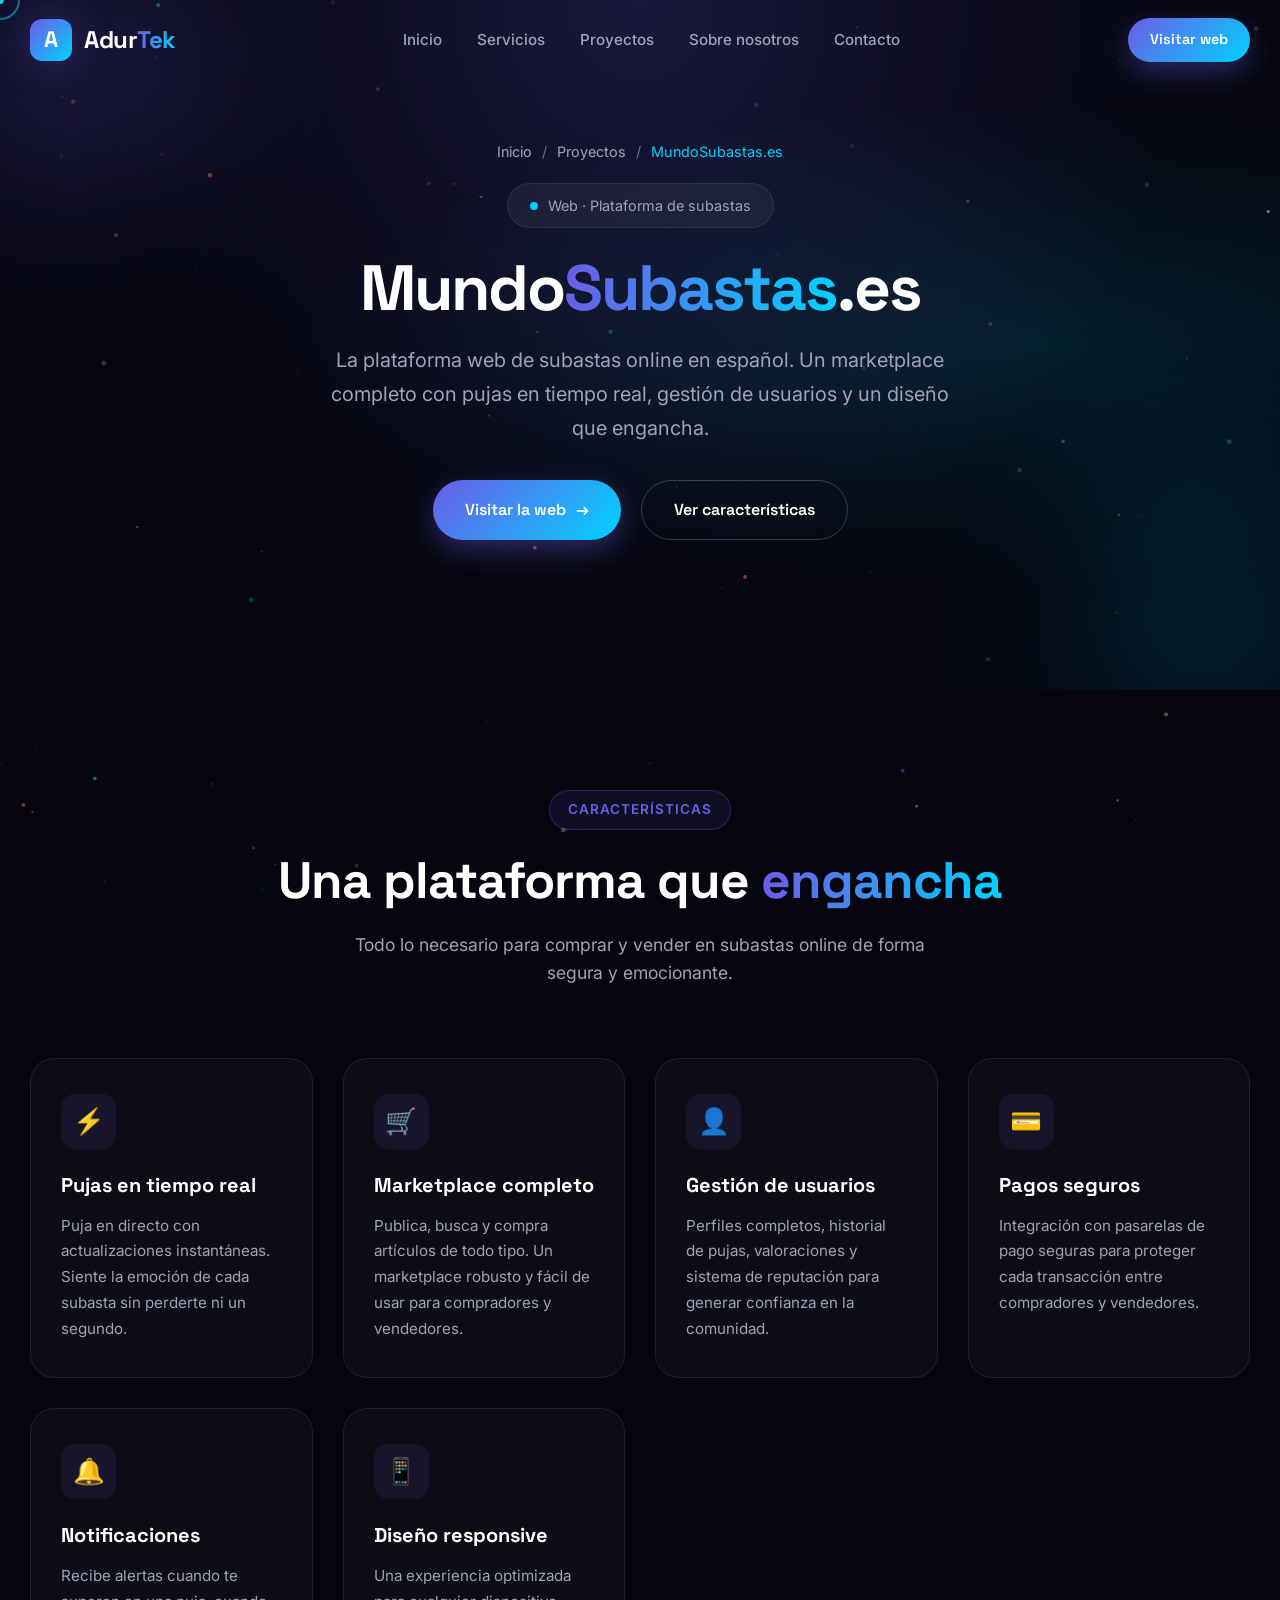
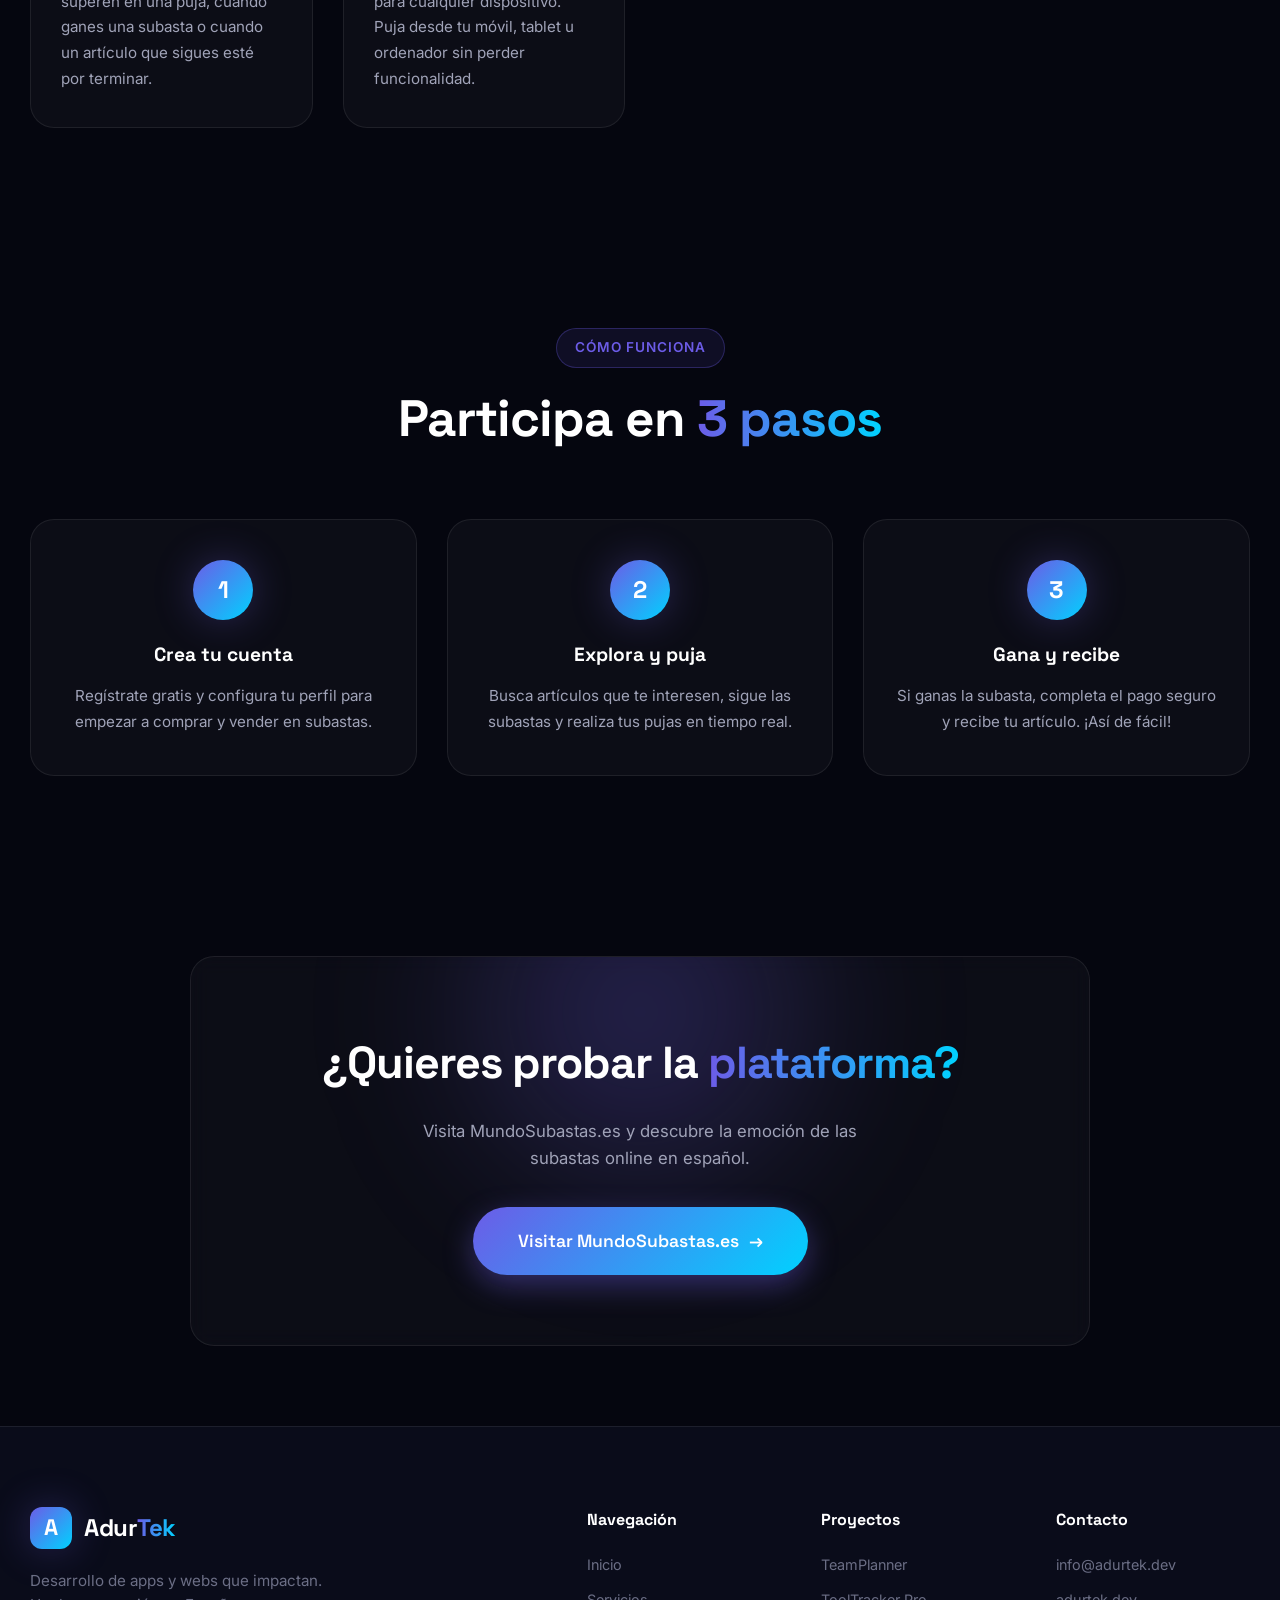
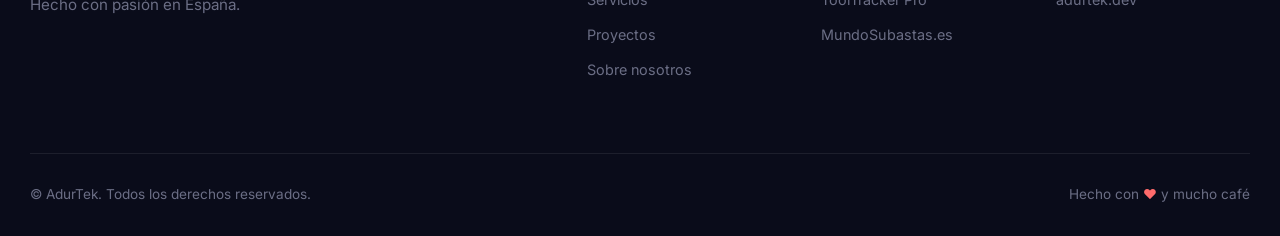
==== mundosubastas.html @ 81343fef "Add project pages with B2B license sections" ====
<!DOCTYPE html>
<html lang="es">
<head>
    <meta charset="UTF-8">
    <meta name="viewport" content="width=device-width, initial-scale=1.0">
    <meta name="description" content="MundoSubastas.es - Plataforma web de subastas online en español. Marketplace completo con pujas en tiempo real, gestión de usuarios y un diseño que engancha.">
    <meta name="keywords" content="MundoSubastas, subastas online, marketplace, pujas en tiempo real">
    <title>MundoSubastas.es | AdurTek</title>
    <link rel="preconnect" href="https://fonts.googleapis.com">
    <link rel="preconnect" href="https://fonts.gstatic.com" crossorigin>
    <link href="https://fonts.googleapis.com/css2?family=Space+Grotesk:wght@300;400;500;600;700&family=Inter:wght@300;400;500;600;700;800&display=swap" rel="stylesheet">
    <link rel="stylesheet" href="css/styles.css">
    <link rel="stylesheet" href="css/projects.css">
    <link rel="icon" type="image/svg+xml" href="data:image/svg+xml,<svg xmlns='http://www.w3.org/2000/svg' viewBox='0 0 100 100'><text y='.9em' font-size='90'>⚡</text></svg>">
</head>
<body>

    <!-- Cursor personalizado -->
    <div class="cursor-dot" id="cursorDot"></div>
    <div class="cursor-ring" id="cursorRing"></div>

    <!-- Fondo de partículas -->
    <canvas id="particlesCanvas"></canvas>

    <!-- Barra de progreso de scroll -->
    <div class="scroll-progress" id="scrollProgress"></div>

    <!-- Preloader -->
    <div class="preloader" id="preloader">
        <div class="preloader-content">
            <div class="preloader-logo">A</div>
            <div class="preloader-bar">
                <div class="preloader-bar-fill" id="preloaderBar"></div>
            </div>
        </div>
    </div>

    <!-- Navegación -->
    <nav class="navbar" id="navbar">
        <div class="nav-container">
            <a href="index.html" class="nav-logo">
                <span class="logo-mark">A</span>
                <span class="logo-text">Adur<span class="logo-accent">Tek</span></span>
            </a>
            <ul class="nav-links" id="navLinks">
                <li><a href="index.html#inicio" class="nav-link">Inicio</a></li>
                <li><a href="index.html#servicios" class="nav-link">Servicios</a></li>
                <li><a href="index.html#proyectos" class="nav-link active">Proyectos</a></li>
                <li><a href="index.html#sobre" class="nav-link">Sobre nosotros</a></li>
                <li><a href="index.html#contacto" class="nav-link">Contacto</a></li>
            </ul>
            <div class="nav-cta">
                <a href="https://mundosubastas.es" target="_blank" class="btn btn-primary btn-sm">Visitar web</a>
            </div>
            <button class="hamburger" id="hamburger" aria-label="Menú">
                <span></span>
                <span></span>
                <span></span>
            </button>
        </div>
    </nav>

    <!-- HERO -->
    <header class="project-page-hero" id="inicio">
        <div class="hero-bg">
            <div class="hero-gradient"></div>
            <div class="hero-orb orb-1"></div>
            <div class="hero-orb orb-2"></div>
        </div>
        <div class="hero-content">
            <nav class="breadcrumb">
                <a href="index.html">Inicio</a>
                <span class="separator">/</span>
                <a href="index.html#proyectos">Proyectos</a>
                <span class="separator">/</span>
                <span class="current">MundoSubastas.es</span>
            </nav>
            <div class="hero-badge reveal">
                <span class="badge-dot"></span>
                Web · Plataforma de subastas
            </div>
            <h1 class="hero-title reveal">Mundo<span class="gradient-text">Subastas</span>.es</h1>
            <p class="hero-subtitle reveal">
                La plataforma web de subastas online en español. Un marketplace completo con pujas en tiempo real, gestión de usuarios y un diseño que engancha.
            </p>
            <div class="hero-actions reveal">
                <a href="https://mundosubastas.es" target="_blank" class="btn btn-primary">Visitar la web <span class="btn-arrow">→</span></a>
                <a href="#caracteristicas" class="btn btn-outline">Ver características</a>
            </div>
        </div>
    </header>

    <!-- CARACTERÍSTICAS -->
    <section class="features-section" id="caracteristicas">
        <div class="section-header reveal">
            <span class="section-tag">Características</span>
            <h2 class="section-title">Una plataforma que <span class="gradient-text">engancha</span></h2>
            <p class="section-subtitle">Todo lo necesario para comprar y vender en subastas online de forma segura y emocionante.</p>
        </div>
        <div class="features-grid">
            <div class="feature-card reveal">
                <div class="feature-icon">⚡</div>
                <h3>Pujas en tiempo real</h3>
                <p>Puja en directo con actualizaciones instantáneas. Siente la emoción de cada subasta sin perderte ni un segundo.</p>
            </div>
            <div class="feature-card reveal">
                <div class="feature-icon">🛒</div>
                <h3>Marketplace completo</h3>
                <p>Publica, busca y compra artículos de todo tipo. Un marketplace robusto y fácil de usar para compradores y vendedores.</p>
            </div>
            <div class="feature-card reveal">
                <div class="feature-icon">👤</div>
                <h3>Gestión de usuarios</h3>
                <p>Perfiles completos, historial de pujas, valoraciones y sistema de reputación para generar confianza en la comunidad.</p>
            </div>
            <div class="feature-card reveal">
                <div class="feature-icon">💳</div>
                <h3>Pagos seguros</h3>
                <p>Integración con pasarelas de pago seguras para proteger cada transacción entre compradores y vendedores.</p>
            </div>
            <div class="feature-card reveal">
                <div class="feature-icon">🔔</div>
                <h3>Notificaciones</h3>
                <p>Recibe alertas cuando te superen en una puja, cuando ganes una subasta o cuando un artículo que sigues esté por terminar.</p>
            </div>
            <div class="feature-card reveal">
                <div class="feature-icon">📱</div>
                <h3>Diseño responsive</h3>
                <p>Una experiencia optimizada para cualquier dispositivo. Puja desde tu móvil, tablet u ordenador sin perder funcionalidad.</p>
            </div>
        </div>
    </section>

    <!-- CÓMO FUNCIONA -->
    <section class="process-section">
        <div class="section-header reveal">
            <span class="section-tag">Cómo funciona</span>
            <h2 class="section-title">Participa en <span class="gradient-text">3 pasos</span></h2>
        </div>
        <div class="process-grid">
            <div class="process-step reveal">
                <span class="step-number">1</span>
                <h3>Crea tu cuenta</h3>
                <p>Regístrate gratis y configura tu perfil para empezar a comprar y vender en subastas.</p>
            </div>
            <div class="process-step reveal">
                <span class="step-number">2</span>
                <h3>Explora y puja</h3>
                <p>Busca artículos que te interesen, sigue las subastas y realiza tus pujas en tiempo real.</p>
            </div>
            <div class="process-step reveal">
                <span class="step-number">3</span>
                <h3>Gana y recibe</h3>
                <p>Si ganas la subasta, completa el pago seguro y recibe tu artículo. ¡Así de fácil!</p>
            </div>
        </div>
    </section>

    <!-- CTA -->
    <section class="project-cta" id="contacto">
        <div class="cta-container reveal">
            <div class="cta-glow"></div>
            <h2 class="cta-title">¿Quieres probar la <span class="gradient-text">plataforma?</span></h2>
            <p class="cta-subtitle">Visita MundoSubastas.es y descubre la emoción de las subastas online en español.</p>
            <a href="https://mundosubastas.es" target="_blank" class="btn btn-primary btn-lg">Visitar MundoSubastas.es <span class="btn-arrow">→</span></a>
        </div>
    </section>

    <!-- FOOTER -->
    <footer class="footer">
        <div class="footer-container">
            <div class="footer-brand">
                <a href="index.html" class="nav-logo">
                    <span class="logo-mark">A</span>
                    <span class="logo-text">Adur<span class="logo-accent">Tek</span></span>
                </a>
                <p>Desarrollo de apps y webs que impactan. Hecho con pasión en España.</p>
            </div>
            <div class="footer-links">
                <div class="footer-col">
                    <h4>Navegación</h4>
                    <a href="index.html#inicio">Inicio</a>
                    <a href="index.html#servicios">Servicios</a>
                    <a href="index.html#proyectos">Proyectos</a>
                    <a href="index.html#sobre">Sobre nosotros</a>
                </div>
                <div class="footer-col">
                    <h4>Proyectos</h4>
                    <a href="teamplanner.html">TeamPlanner</a>
                    <a href="tooltracker.html">ToolTracker Pro</a>
                    <a href="mundosubastas.html">MundoSubastas.es</a>
                </div>
                <div class="footer-col">
                    <h4>Contacto</h4>
                    <a href="mailto:info@adurtek.dev">info@adurtek.dev</a>
                    <a href="https://adurtek.dev">adurtek.dev</a>
                </div>
            </div>
        </div>
        <div class="footer-bottom">
            <p>© <span id="year"></span> AdurTek. Todos los derechos reservados.</p>
            <p>Hecho con <span class="heart">❤</span> y mucho café</p>
        </div>
    </footer>

    <script src="js/script.js"></script>
</body>
</html>
---- css/styles.css ----
/* ============================================
   ADURTEK - Estilos principales
   Diseño moderno e impactante
   ============================================ */

/* ---------- Variables ---------- */
:root {
    --bg-primary: #05060f;
    --bg-secondary: #0a0c1a;
    --bg-card: rgba(255, 255, 255, 0.03);
    --bg-card-hover: rgba(255, 255, 255, 0.06);
    --border-color: rgba(255, 255, 255, 0.08);
    --border-hover: rgba(255, 255, 255, 0.2);

    --text-primary: #ffffff;
    --text-secondary: #a0a3b8;
    --text-muted: #6b6e85;

    --accent-1: #6c5ce7;   /* Violeta */
    --accent-2: #00d2ff;   /* Cian */
    --accent-3: #ff6b6b;   /* Rojo */
    --accent-4: #feca57;   /* Amarillo */

    --gradient-main: linear-gradient(135deg, #6c5ce7 0%, #00d2ff 100%);
    --gradient-text: linear-gradient(90deg, #6c5ce7, #00d2ff, #6c5ce7);

    --font-display: 'Space Grotesk', sans-serif;
    --font-body: 'Inter', sans-serif;

    --radius-lg: 24px;
    --radius-md: 16px;
    --radius-sm: 10px;

    --shadow-glow: 0 0 40px rgba(108, 92, 231, 0.3);
    --shadow-card: 0 20px 60px rgba(0, 0, 0, 0.5);

    --nav-height: 80px;
}

/* ---------- Reset ---------- */
* {
    margin: 0;
    padding: 0;
    box-sizing: border-box;
}

html {
    scroll-behavior: smooth;
    scroll-padding-top: var(--nav-height);
}

body {
    font-family: var(--font-body);
    background-color: var(--bg-primary);
    color: var(--text-primary);
    line-height: 1.6;
    overflow-x: hidden;
    cursor: none;
}

@media (max-width: 768px) {
    body {
        cursor: auto;
    }
}

a {
    text-decoration: none;
    color: inherit;
}

ul {
    list-style: none;
}

img {
    max-width: 100%;
    display: block;
}

button {
    font-family: inherit;
    cursor: pointer;
    border: none;
    background: none;
}

/* ---------- Scrollbar ---------- */
::-webkit-scrollbar {
    width: 10px;
}

::-webkit-scrollbar-track {
    background: var(--bg-primary);
}

::-webkit-scrollbar-thumb {
    background: linear-gradient(var(--accent-1), var(--accent-2));
    border-radius: 10px;
}

::selection {
    background: var(--accent-1);
    color: #fff;
}

/* ============================================
   CURSOR PERSONALIZADO
   ============================================ */
.cursor-dot,
.cursor-ring {
    position: fixed;
    top: 0;
    left: 0;
    pointer-events: none;
    z-index: 9999;
    border-radius: 50%;
    transform: translate(-50%, -50%);
}

.cursor-dot {
    width: 8px;
    height: 8px;
    background: var(--accent-2);
    transition: opacity 0.3s;
}

.cursor-ring {
    width: 40px;
    height: 40px;
    border: 2px solid rgba(0, 210, 255, 0.5);
    transition: width 0.3s, height 0.3s, border-color 0.3s, background 0.3s;
}

.cursor-ring.hover {
    width: 60px;
    height: 60px;
    border-color: var(--accent-1);
    background: rgba(108, 92, 231, 0.1);
}

@media (max-width: 768px) {
    .cursor-dot,
    .cursor-ring {
        display: none;
    }
}

/* ============================================
   FONDO DE PARTÍCULAS
   ============================================ */
#particlesCanvas {
    position: fixed;
    top: 0;
    left: 0;
    width: 100%;
    height: 100%;
    z-index: 0;
    pointer-events: none;
}

/* ============================================
   BARRA DE PROGRESO
   ============================================ */
.scroll-progress {
    position: fixed;
    top: 0;
    left: 0;
    height: 3px;
    width: 0%;
    background: var(--gradient-main);
    z-index: 1000;
    box-shadow: 0 0 10px rgba(0, 210, 255, 0.5);
}

/* ============================================
   PRELOADER
   ============================================ */
.preloader {
    position: fixed;
    top: 0;
    left: 0;
    width: 100%;
    height: 100%;
    background: var(--bg-primary);
    display: flex;
    align-items: center;
    justify-content: center;
    z-index: 10000;
    transition: opacity 0.6s ease, visibility 0.6s ease;
}

.preloader.hidden {
    opacity: 0;
    visibility: hidden;
}

.preloader-content {
    text-align: center;
}

.preloader-logo {
    font-family: var(--font-display);
    font-size: 4rem;
    font-weight: 700;
    background: var(--gradient-text);
    background-size: 200% auto;
    -webkit-background-clip: text;
    background-clip: text;
    -webkit-text-fill-color: transparent;
    animation: gradientShift 2s linear infinite;
    margin-bottom: 20px;
}

.preloader-bar {
    width: 200px;
    height: 4px;
    background: rgba(255, 255, 255, 0.1);
    border-radius: 10px;
    overflow: hidden;
    margin: 0 auto;
}

.preloader-bar-fill {
    height: 100%;
    width: 0%;
    background: var(--gradient-main);
    border-radius: 10px;
    transition: width 0.3s ease;
}

@keyframes gradientShift {
    0% { background-position: 0% center; }
    100% { background-position: 200% center; }
}

/* ============================================
   NAVEGACIÓN
   ============================================ */
.navbar {
    position: fixed;
    top: 0;
    left: 0;
    width: 100%;
    height: var(--nav-height);
    z-index: 1000;
    transition: all 0.4s ease;
    background: transparent;
}

.navbar.scrolled {
    background: rgba(5, 6, 15, 0.85);
    backdrop-filter: blur(20px);
    -webkit-backdrop-filter: blur(20px);
    border-bottom: 1px solid var(--border-color);
    height: 65px;
}

.nav-container {
    max-width: 1300px;
    margin: 0 auto;
    padding: 0 30px;
    height: 100%;
    display: flex;
    align-items: center;
    justify-content: space-between;
}

.nav-logo {
    display: flex;
    align-items: center;
    gap: 12px;
}

.logo-mark {
    width: 42px;
    height: 42px;
    display: flex;
    align-items: center;
    justify-content: center;
    font-family: var(--font-display);
    font-weight: 700;
    font-size: 1.4rem;
    background: var(--gradient-main);
    border-radius: 12px;
    color: #fff;
    box-shadow: var(--shadow-glow);
    transition: transform 0.3s ease;
}

.nav-logo:hover .logo-mark {
    transform: rotate(-10deg) scale(1.05);
}

.logo-text {
    font-family: var(--font-display);
    font-size: 1.5rem;
    font-weight: 700;
    letter-spacing: -0.5px;
}

.logo-accent {
    background: var(--gradient-text);
    background-size: 200% auto;
    -webkit-background-clip: text;
    background-clip: text;
    -webkit-text-fill-color: transparent;
    animation: gradientShift 3s linear infinite;
}

.nav-links {
    display: flex;
    align-items: center;
    gap: 35px;
}

.nav-link {
    position: relative;
    font-size: 0.95rem;
    font-weight: 500;
    color: var(--text-secondary);
    transition: color 0.3s ease;
    padding: 5px 0;
}

.nav-link::after {
    content: '';
    position: absolute;
    bottom: 0;
    left: 0;
    width: 0%;
    height: 2px;
    background: var(--gradient-main);
    transition: width 0.3s ease;
    border-radius: 2px;
}

.nav-link:hover,
.nav-link.active {
    color: var(--text-primary);
}

.nav-link:hover::after,
.nav-link.active::after {
    width: 100%;
}

.nav-cta {
    display: flex;
    align-items: center;
}

.hamburger {
    display: none;
    flex-direction: column;
    gap: 6px;
    padding: 10px;
    z-index: 1001;
}

.hamburger span {
    width: 28px;
    height: 2px;
    background: var(--text-primary);
    border-radius: 2px;
    transition: all 0.3s ease;
}

.hamburger.active span:nth-child(1) {
    transform: translateY(8px) rotate(45deg);
}

.hamburger.active span:nth-child(2) {
    opacity: 0;
}

.hamburger.active span:nth-child(3) {
    transform: translateY(-8px) rotate(-45deg);
}

/* ============================================
   BOTONES
   ============================================ */
.btn {
    display: inline-flex;
    align-items: center;
    justify-content: center;
    gap: 10px;
    padding: 16px 32px;
    font-family: var(--font-display);
    font-size: 1rem;
    font-weight: 600;
    border-radius: 50px;
    transition: all 0.3s ease;
    position: relative;
    overflow: hidden;
    white-space: nowrap;
}

.btn-primary {
    background: var(--gradient-main);
    color: #fff;
    box-shadow: 0 10px 30px rgba(108, 92, 231, 0.4);
}

.btn-primary:hover {
    transform: translateY(-3px);
    box-shadow: 0 15px 40px rgba(108, 92, 231, 0.6);
}

.btn-primary::before {
    content: '';
    position: absolute;
    top: 0;
    left: -100%;
    width: 100%;
    height: 100%;
    background: linear-gradient(90deg, transparent, rgba(255, 255, 255, 0.2), transparent);
    transition: left 0.5s ease;
}

.btn-primary:hover::before {
    left: 100%;
}

.btn-outline {
    background: transparent;
    color: var(--text-primary);
    border: 1px solid var(--border-hover);
}

.btn-outline:hover {
    border-color: var(--accent-2);
    background: rgba(0, 210, 255, 0.1);
    transform: translateY(-3px);
}

.btn-sm {
    padding: 10px 22px;
    font-size: 0.9rem;
}

.btn-lg {
    padding: 20px 45px;
    font-size: 1.1rem;
}

.btn-full {
    width: 100%;
}

.btn-arrow {
    transition: transform 0.3s ease;
}

.btn:hover .btn-arrow {
    transform: translateX(5px);
}

/* ============================================
   HERO
   ============================================ */
.hero {
    position: relative;
    min-height: 100vh;
    display: flex;
    align-items: center;
    justify-content: center;
    text-align: center;
    padding: 120px 30px 80px;
    overflow: hidden;
}

.hero-bg {
    position: absolute;
    top: 0;
    left: 0;
    width: 100%;
    height: 100%;
    z-index: -1;
}

.hero-gradient {
    position: absolute;
    top: 0;
    left: 0;
    width: 100%;
    height: 100%;
    background: radial-gradient(ellipse at 50% 0%, rgba(108, 92, 231, 0.15) 0%, transparent 60%),
                radial-gradient(ellipse at 80% 50%, rgba(0, 210, 255, 0.1) 0%, transparent 50%),
                radial-gradient(ellipse at 20% 80%, rgba(255, 107, 107, 0.08) 0%, transparent 50%);
}

.hero-grid {
    position: absolute;
    top: 0;
    left: 0;
    width: 100%;
    height: 100%;
    background-image:
        linear-gradient(rgba(255, 255, 255, 0.03) 1px, transparent 1px),
        linear-gradient(90deg, rgba(255, 255, 255, 0.03) 1px, transparent 1px);
    background-size: 60px 60px;
    mask-image: radial-gradient(ellipse at center, black 30%, transparent 75%);
    -webkit-mask-image: radial-gradient(ellipse at center, black 30%, transparent 75%);
}

.hero-orb {
    position: absolute;
    border-radius: 50%;
    filter: blur(80px);
    opacity: 0.5;
    animation: float 8s ease-in-out infinite;
}

.orb-1 {
    width: 400px;
    height: 400px;
    background: rgba(108, 92, 231, 0.4);
    top: -100px;
    left: -100px;
}

.orb-2 {
    width: 300px;
    height: 300px;
    background: rgba(0, 210, 255, 0.3);
    bottom: -50px;
    right: -50px;
    animation-delay: 2s;
}

.orb-3 {
    width: 200px;
    height: 200px;
    background: rgba(255, 107, 107, 0.25);
    top: 50%;
    left: 60%;
    animation-delay: 4s;
}

@keyframes float {
    0%, 100% { transform: translateY(0) scale(1); }
    50% { transform: translateY(-30px) scale(1.05); }
}

.hero-content {
    max-width: 900px;
    z-index: 1;
}

.hero-badge {
    display: inline-flex;
    align-items: center;
    gap: 10px;
    padding: 10px 22px;
    background: rgba(255, 255, 255, 0.05);
    border: 1px solid var(--border-color);
    border-radius: 50px;
    font-size: 0.9rem;
    color: var(--text-secondary);
    margin-bottom: 30px;
    backdrop-filter: blur(10px);
}

.badge-dot {
    width: 8px;
    height: 8px;
    background: var(--accent-2);
    border-radius: 50%;
    animation: pulse 2s ease-in-out infinite;
}

@keyframes pulse {
    0%, 100% { box-shadow: 0 0 0 0 rgba(0, 210, 255, 0.5); }
    50% { box-shadow: 0 0 0 8px rgba(0, 210, 255, 0); }
}

.hero-title {
    font-family: var(--font-display);
    font-size: clamp(2.8rem, 6vw, 5.5rem);
    font-weight: 700;
    line-height: 1.1;
    letter-spacing: -2px;
    margin-bottom: 30px;
}

.gradient-text {
    background: var(--gradient-text);
    background-size: 200% auto;
    -webkit-background-clip: text;
    background-clip: text;
    -webkit-text-fill-color: transparent;
    animation: gradientShift 4s linear infinite;
}

.hero-subtitle {
    font-size: clamp(1.1rem, 2vw, 1.3rem);
    color: var(--text-secondary);
    max-width: 650px;
    margin: 0 auto 40px;
    line-height: 1.7;
}

.hero-actions {
    display: flex;
    gap: 20px;
    justify-content: center;
    flex-wrap: wrap;
    margin-bottom: 70px;
}

.hero-stats {
    display: flex;
    align-items: center;
    justify-content: center;
    gap: 50px;
    flex-wrap: wrap;
}

.stat {
    text-align: center;
}

.stat-number {
    display: block;
    font-family: var(--font-display);
    font-size: 2.5rem;
    font-weight: 700;
    background: var(--gradient-text);
    background-size: 200% auto;
    -webkit-background-clip: text;
    background-clip: text;
    -webkit-text-fill-color: transparent;
    animation: gradientShift 4s linear infinite;
}

.stat-label {
    font-size: 0.9rem;
    color: var(--text-muted);
    margin-top: 5px;
}

.stat-divider {
    width: 1px;
    height: 50px;
    background: var(--border-color);
}

.hero-scroll {
    position: absolute;
    bottom: 30px;
    left: 50%;
    transform: translateX(-50%);
    display: flex;
    flex-direction: column;
    align-items: center;
    gap: 10px;
    color: var(--text-muted);
    font-size: 0.8rem;
    letter-spacing: 2px;
    text-transform: uppercase;
}

.mouse {
    width: 26px;
    height: 42px;
    border: 2px solid var(--text-muted);
    border-radius: 15px;
    display: flex;
    justify-content: center;
    padding-top: 8px;
}

.mouse-wheel {
    width: 4px;
    height: 8px;
    background: var(--accent-2);
    border-radius: 4px;
    animation: scrollWheel 1.5s ease-in-out infinite;
}

@keyframes scrollWheel {
    0% { transform: translateY(0); opacity: 1; }
    100% { transform: translateY(15px); opacity: 0; }
}

/* ============================================
   SECCIONES GENERALES
   ============================================ */
.section {
    position: relative;
    padding: 120px 30px;
    max-width: 1300px;
    margin: 0 auto;
    z-index: 1;
}

.section-header {
    text-align: center;
    margin-bottom: 70px;
}

.section-tag {
    display: inline-block;
    padding: 8px 18px;
    background: rgba(108, 92, 231, 0.1);
    border: 1px solid rgba(108, 92, 231, 0.3);
    color: var(--accent-1);
    border-radius: 50px;
    font-size: 0.85rem;
    font-weight: 600;
    letter-spacing: 1px;
    text-transform: uppercase;
    margin-bottom: 20px;
}

.section-title {
    font-family: var(--font-display);
    font-size: clamp(2.2rem, 4vw, 3.5rem);
    font-weight: 700;
    letter-spacing: -1px;
    line-height: 1.2;
    margin-bottom: 20px;
}

.section-subtitle {
    font-size: 1.1rem;
    color: var(--text-secondary);
    max-width: 600px;
    margin: 0 auto;
}

/* ============================================
   SERVICIOS
   ============================================ */
.services-grid {
    display: grid;
    grid-template-columns: repeat(auto-fit, minmax(280px, 1fr));
    gap: 30px;
}

.service-card {
    background: var(--bg-card);
    border: 1px solid var(--border-color);
    border-radius: var(--radius-lg);
    padding: 40px 30px;
    transition: all 0.4s ease;
    position: relative;
    overflow: hidden;
}

.service-card::before {
    content: '';
    position: absolute;
    top: 0;
    left: 0;
    width: 100%;
    height: 3px;
    background: var(--gradient-main);
    transform: scaleX(0);
    transform-origin: left;
    transition: transform 0.4s ease;
}

.service-card:hover {
    background: var(--bg-card-hover);
    border-color: var(--border-hover);
    transform: translateY(-10px);
    box-shadow: var(--shadow-card);
}

.service-card:hover::before {
    transform: scaleX(1);
}

.service-icon {
    width: 60px;
    height: 60px;
    display: flex;
    align-items: center;
    justify-content: center;
    background: rgba(108, 92, 231, 0.1);
    border-radius: 16px;
    margin-bottom: 25px;
    color: var(--accent-2);
    transition: all 0.4s ease;
}

.service-card:hover .service-icon {
    background: var(--gradient-main);
    color: #fff;
    transform: rotate(-10deg) scale(1.1);
    box-shadow: var(--shadow-glow);
}

.service-icon svg {
    width: 28px;
    height: 28px;
}

.service-card h3 {
    font-family: var(--font-display);
    font-size: 1.4rem;
    margin-bottom: 15px;
}

.service-card p {
    color: var(--text-secondary);
    font-size: 0.95rem;
    margin-bottom: 20px;
}

.service-tags {
    display: flex;
    flex-wrap: wrap;
    gap: 8px;
}

.service-tags span {
    padding: 5px 12px;
    background: rgba(255, 255, 255, 0.05);
    border: 1px solid var(--border-color);
    border-radius: 50px;
    font-size: 0.8rem;
    color: var(--text-secondary);
}

/* ============================================
   PROYECTOS
   ============================================ */
.projects-grid {
    display: flex;
    flex-direction: column;
    gap: 80px;
}

.project-card {
    display: grid;
    grid-template-columns: 1fr 1fr;
    gap: 60px;
    align-items: center;
}

.project-card:nth-child(even) .project-visual {
    order: 2;
}

.project-visual {
    position: relative;
    border-radius: var(--radius-lg);
    overflow: hidden;
    aspect-ratio: 4/3;
    display: flex;
    align-items: center;
    justify-content: center;
}

.project-visual-teamplanner {
    background: linear-gradient(135deg, #1a1a2e 0%, #16213e 100%);
}

.project-visual-tooltracker {
    background: linear-gradient(135deg, #0f2027 0%, #203a43 100%);
}

.project-visual-subastas {
    background: linear-gradient(135deg, #2d1b69 0%, #11998e 100%);
}

.project-glow {
    position: absolute;
    width: 200px;
    height: 200px;
    border-radius: 50%;
    filter: blur(60px);
    opacity: 0.4;
    animation: float 6s ease-in-out infinite;
}

.project-visual-teamplanner .project-glow {
    background: rgba(108, 92, 231, 0.6);
}

.project-visual-tooltracker .project-glow {
    background: rgba(0, 210, 255, 0.5);
}

.project-visual-subastas .project-glow {
    background: rgba(255, 107, 107, 0.5);
}

/* Mockup del navegador */
.project-mockup {
    width: 85%;
    background: rgba(255, 255, 255, 0.05);
    border: 1px solid rgba(255, 255, 255, 0.1);
    border-radius: 12px;
    overflow: hidden;
    backdrop-filter: blur(10px);
    box-shadow: 0 20px 60px rgba(0, 0, 0, 0.5);
    transform: perspective(1000px) rotateY(-5deg) rotateX(2deg);
    transition: transform 0.5s ease;
    z-index: 1;
}

.project-card:hover .project-mockup {
    transform: perspective(1000px) rotateY(0deg) rotateX(0deg);
}

.mockup-topbar {
    display: flex;
    align-items: center;
    gap: 8px;
    padding: 12px 15px;
    background: rgba(0, 0, 0, 0.3);
    border-bottom: 1px solid rgba(255, 255, 255, 0.05);
}

.mockup-dot {
    width: 10px;
    height: 10px;
    border-radius: 50%;
}

.mockup-dot.red { background: #ff5f57; }
.mockup-dot.yellow { background: #febc2e; }
.mockup-dot.green { background: #28c840; }

.mockup-url {
    margin-left: 10px;
    font-size: 0.75rem;
    color: var(--text-muted);
    background: rgba(255, 255, 255, 0.05);
    padding: 3px 12px;
    border-radius: 5px;
    flex: 1;
    text-align: center;
}

.mockup-body {
    display: flex;
    height: 220px;
}

.mockup-sidebar {
    width: 60px;
    padding: 15px 10px;
    background: rgba(0, 0, 0, 0.2);
    display: flex;
    flex-direction: column;
    align-items: center;
    gap: 15px;
}

.mockup-logo {
    width: 32px;
    height: 32px;
    display: flex;
    align-items: center;
    justify-content: center;
    font-size: 0.7rem;
    font-weight: 700;
    background: var(--gradient-main);
    border-radius: 8px;
    color: #fff;
}

.mockup-menu-item {
    width: 24px;
    height: 4px;
    background: rgba(255, 255, 255, 0.15);
    border-radius: 4px;
}

.mockup-menu-item.active {
    background: var(--accent-2);
}

.mockup-main {
    flex: 1;
    padding: 20px;
    display: flex;
    align-items: center;
    justify-content: center;
}

/* Gráfico de barras (TeamPlanner) */
.mockup-chart {
    display: flex;
    align-items: flex-end;
    gap: 12px;
    width: 100%;
    height: 100%;
    padding: 10px;
}

.mockup-bar {
    flex: 1;
    background: linear-gradient(180deg, var(--accent-1), var(--accent-2));
    border-radius: 6px 6px 0 0;
    opacity: 0.8;
    animation: barGrow 1.5s ease-out;
    transform-origin: bottom;
}

@keyframes barGrow {
    from { transform: scaleY(0); }
    to { transform: scaleY(1); }
}

/* Lista (ToolTracker) */
.mockup-list {
    width: 100%;
    display: flex;
    flex-direction: column;
    gap: 12px;
}

.mockup-list-item {
    display: flex;
    align-items: center;
    gap: 12px;
    background: rgba(255, 255, 255, 0.05);
    padding: 10px 14px;
    border-radius: 8px;
}

.mockup-check {
    width: 18px;
    height: 18px;
    border: 2px solid var(--accent-2);
    border-radius: 50%;
    flex-shrink: 0;
}

.mockup-line {
    flex: 1;
    height: 8px;
    background: rgba(255, 255, 255, 0.1);
    border-radius: 4px;
}

/* Cards (MundoSubastas) */
.mockup-cards {
    display: flex;
    gap: 12px;
    width: 100%;
}

.mockup-card {
    flex: 1;
    background: rgba(255, 255, 255, 0.05);
    border-radius: 8px;
    padding: 8px;
}

.mockup-card-img {
    height: 60px;
    background: linear-gradient(135deg, rgba(255, 107, 107, 0.4), rgba(17, 153, 142, 0.4));
    border-radius: 6px;
    margin-bottom: 8px;
}

.mockup-card-line {
    height: 6px;
    background: rgba(255, 255, 255, 0.15);
    border-radius: 3px;
    margin-bottom: 5px;
}

.mockup-card-line.short {
    width: 60%;
}

/* Info del proyecto */
.project-info {
    padding: 20px 0;
}

.project-category {
    font-size: 0.85rem;
    color: var(--accent-2);
    font-weight: 600;
    letter-spacing: 1px;
    text-transform: uppercase;
    margin-bottom: 15px;
}

.project-title {
    font-family: var(--font-display);
    font-size: clamp(1.8rem, 3vw, 2.5rem);
    font-weight: 700;
    margin-bottom: 15px;
    letter-spacing: -1px;
}

.project-desc {
    color: var(--text-secondary);
    font-size: 1rem;
    line-height: 1.7;
    margin-bottom: 20px;
}

.project-tags {
    display: flex;
    flex-wrap: wrap;
    gap: 8px;
    margin-bottom: 25px;
}

.project-tags span {
    padding: 6px 14px;
    background: rgba(108, 92, 231, 0.1);
    border: 1px solid rgba(108, 92, 231, 0.2);
    border-radius: 50px;
    font-size: 0.8rem;
    color: var(--text-secondary);
}

.project-link {
    display: inline-flex;
    align-items: center;
    gap: 8px;
    font-weight: 600;
    color: var(--text-primary);
    transition: all 0.3s ease;
}

.project-link span {
    transition: transform 0.3s ease;
    color: var(--accent-2);
}

.project-link:hover {
    color: var(--accent-2);
}

.project-link:hover span {
    transform: translateX(5px);
}

/* ============================================
   SOBRE NOSOTROS
   ============================================ */
.sobre-container {
    display: grid;
    grid-template-columns: 1fr 1fr;
    gap: 80px;
    align-items: center;
}

.sobre-visual {
    position: relative;
    display: flex;
    align-items: center;
    justify-content: center;
    min-height: 400px;
}

.sobre-card-main {
    width: 100%;
    max-width: 380px;
    background: rgba(255, 255, 255, 0.04);
    border: 1px solid var(--border-color);
    border-radius: var(--radius-lg);
    overflow: hidden;
    backdrop-filter: blur(10px);
    box-shadow: var(--shadow-card);
    transform: perspective(1000px) rotateY(-8deg);
    transition: transform 0.5s ease;
}

.sobre-visual:hover .sobre-card-main {
    transform: perspective(1000px) rotateY(0deg);
}

.sobre-card-top {
    display: flex;
    align-items: center;
    gap: 15px;
    padding: 25px;
    background: rgba(0, 0, 0, 0.2);
    border-bottom: 1px solid var(--border-color);
}

.sobre-avatar {
    width: 50px;
    height: 50px;
    display: flex;
    align-items: center;
    justify-content: center;
    font-family: var(--font-display);
    font-size: 1.5rem;
    font-weight: 700;
    background: var(--gradient-main);
    border-radius: 14px;
    color: #fff;
}

.sobre-card-top h4 {
    font-family: var(--font-display);
    font-size: 1.2rem;
}

.sobre-role {
    font-size: 0.85rem;
    color: var(--text-muted);
}

.sobre-card-body {
    padding: 25px;
}

.sobre-image-wrap {
    position: relative;
    border-radius: var(--radius-md);
    overflow: hidden;
    margin-bottom: 20px;
    border: 1px solid var(--border-color);
}

.sobre-image {
    width: 100%;
    height: 200px;
    object-fit: cover;
    display: block;
    transition: transform 0.5s ease;
}

.sobre-card-main:hover .sobre-image {
    transform: scale(1.05);
}

.sobre-image-wrap::after {
    content: '';
    position: absolute;
    top: 0;
    left: 0;
    width: 100%;
    height: 100%;
    background: linear-gradient(180deg, transparent 50%, rgba(5, 6, 15, 0.6));
    pointer-events: none;
}

.sobre-code {
    font-family: 'Courier New', monospace;
    font-size: 0.9rem;
    line-height: 2;
}

.code-line {
    display: block;
    color: var(--text-secondary);
}

.code-keyword { color: var(--accent-3); }
.code-var { color: var(--accent-2); }
.code-string { color: #98c379; }
.code-number { color: #d19a66; }

.sobre-card-float {
    position: absolute;
    display: flex;
    align-items: center;
    gap: 12px;
    padding: 15px 20px;
    background: rgba(255, 255, 255, 0.08);
    border: 1px solid var(--border-color);
    border-radius: var(--radius-md);
    backdrop-filter: blur(10px);
    box-shadow: var(--shadow-card);
    animation: float 5s ease-in-out infinite;
}

.sobre-card-float-1 {
    top: 10%;
    right: 0;
}

.sobre-card-float-2 {
    bottom: 10%;
    left: 0;
    animation-delay: 2.5s;
}

.float-icon {
    font-size: 1.5rem;
}

.sobre-card-float strong {
    display: block;
    font-size: 0.9rem;
}

.sobre-card-float span:not(.float-icon) {
    font-size: 0.8rem;
    color: var(--text-muted);
}

.sobre-content {
    padding: 20px 0;
}

.sobre-text {
    color: var(--text-secondary);
    font-size: 1.05rem;
    line-height: 1.8;
    margin-bottom: 20px;
}

.sobre-text strong {
    color: var(--text-primary);
}

.sobre-values {
    margin-top: 35px;
    display: flex;
    flex-direction: column;
    gap: 20px;
}

.value-item {
    display: flex;
    align-items: flex-start;
    gap: 20px;
    padding: 20px;
    background: var(--bg-card);
    border: 1px solid var(--border-color);
    border-radius: var(--radius-md);
    transition: all 0.3s ease;
}

.value-item:hover {
    background: var(--bg-card-hover);
    border-color: var(--border-hover);
    transform: translateX(10px);
}

.value-number {
    font-family: var(--font-display);
    font-size: 1.5rem;
    font-weight: 700;
    background: var(--gradient-text);
    background-size: 200% auto;
    -webkit-background-clip: text;
    background-clip: text;
    -webkit-text-fill-color: transparent;
    animation: gradientShift 4s linear infinite;
    flex-shrink: 0;
}

.value-item h4 {
    font-family: var(--font-display);
    font-size: 1.1rem;
    margin-bottom: 5px;
}

.value-item p {
    color: var(--text-muted);
    font-size: 0.9rem;
}

/* ============================================
   CTA
   ============================================ */
.cta-section {
    position: relative;
    padding: 100px 30px;
    z-index: 1;
}

.cta-container {
    position: relative;
    max-width: 900px;
    margin: 0 auto;
    text-align: center;
    padding: 80px 60px;
    background: rgba(255, 255, 255, 0.03);
    border: 1px solid var(--border-color);
    border-radius: var(--radius-lg);
    overflow: hidden;
    backdrop-filter: blur(10px);
}

.cta-glow {
    position: absolute;
    top: -50%;
    left: 50%;
    transform: translateX(-50%);
    width: 500px;
    height: 500px;
    background: radial-gradient(circle, rgba(108, 92, 231, 0.3), transparent 70%);
    filter: blur(60px);
    pointer-events: none;
}

.cta-title {
    font-family: var(--font-display);
    font-size: clamp(2rem, 4vw, 3rem);
    font-weight: 700;
    letter-spacing: -1px;
    margin-bottom: 20px;
    position: relative;
}

.cta-subtitle {
    color: var(--text-secondary);
    font-size: 1.1rem;
    max-width: 500px;
    margin: 0 auto 40px;
    position: relative;
}

/* ============================================
   CONTACTO
   ============================================ */
.contact-container {
    display: grid;
    grid-template-columns: 1fr 1.5fr;
    gap: 60px;
    align-items: start;
}

.contact-info {
    display: flex;
    flex-direction: column;
    gap: 25px;
}

.contact-item {
    display: flex;
    align-items: center;
    gap: 20px;
    padding: 20px;
    background: var(--bg-card);
    border: 1px solid var(--border-color);
    border-radius: var(--radius-md);
    transition: all 0.3s ease;
}

.contact-item:hover {
    background: var(--bg-card-hover);
    border-color: var(--border-hover);
    transform: translateX(10px);
}

.contact-icon {
    width: 50px;
    height: 50px;
    display: flex;
    align-items: center;
    justify-content: center;
    font-size: 1.4rem;
    background: rgba(108, 92, 231, 0.1);
    border-radius: 14px;
    flex-shrink: 0;
}

.contact-item h4 {
    font-family: var(--font-display);
    font-size: 1rem;
    margin-bottom: 3px;
}

.contact-item a,
.contact-item span {
    color: var(--text-secondary);
    font-size: 0.95rem;
    transition: color 0.3s ease;
}

.contact-item a:hover {
    color: var(--accent-2);
}

.contact-socials {
    display: flex;
    gap: 15px;
    margin-top: 10px;
}

.social-btn {
    width: 48px;
    height: 48px;
    display: flex;
    align-items: center;
    justify-content: center;
    background: var(--bg-card);
    border: 1px solid var(--border-color);
    border-radius: 14px;
    color: var(--text-secondary);
    transition: all 0.3s ease;
}

.social-btn svg {
    width: 22px;
    height: 22px;
}

.social-btn:hover {
    background: var(--gradient-main);
    color: #fff;
    border-color: transparent;
    transform: translateY(-5px);
    box-shadow: var(--shadow-glow);
}

.contact-form {
    background: var(--bg-card);
    border: 1px solid var(--border-color);
    border-radius: var(--radius-lg);
    padding: 40px;
    backdrop-filter: blur(10px);
}

.form-group {
    margin-bottom: 25px;
}

.form-group label {
    display: block;
    font-size: 0.9rem;
    font-weight: 500;
    margin-bottom: 10px;
    color: var(--text-secondary);
}

.form-group input,
.form-group textarea {
    width: 100%;
    padding: 15px 18px;
    background: rgba(255, 255, 255, 0.04);
    border: 1px solid var(--border-color);
    border-radius: var(--radius-sm);
    color: var(--text-primary);
    font-family: var(--font-body);
    font-size: 1rem;
    transition: all 0.3s ease;
    resize: vertical;
}

.form-group input:focus,
.form-group textarea:focus {
    outline: none;
    border-color: var(--accent-1);
    background: rgba(108, 92, 231, 0.05);
    box-shadow: 0 0 0 3px rgba(108, 92, 231, 0.1);
}

.form-group input::placeholder,
.form-group textarea::placeholder {
    color: var(--text-muted);
}

.form-success {
    display: none;
    margin-top: 20px;
    padding: 15px;
    background: rgba(40, 200, 64, 0.1);
    border: 1px solid rgba(40, 200, 64, 0.3);
    border-radius: var(--radius-sm);
    color: #28c840;
    text-align: center;
    font-size: 0.95rem;
}

.form-success.show {
    display: block;
    animation: fadeInUp 0.5s ease;
}

/* ============================================
   FOOTER
   ============================================ */
.footer {
    position: relative;
    background: var(--bg-secondary);
    border-top: 1px solid var(--border-color);
    padding: 80px 30px 30px;
    z-index: 1;
}

.footer-container {
    max-width: 1300px;
    margin: 0 auto;
    display: grid;
    grid-template-columns: 1.5fr 2fr;
    gap: 60px;
    padding-bottom: 60px;
}

.footer-brand p {
    color: var(--text-muted);
    font-size: 0.95rem;
    margin-top: 20px;
    max-width: 300px;
}

.footer-links {
    display: grid;
    grid-template-columns: repeat(3, 1fr);
    gap: 40px;
}

.footer-col h4 {
    font-family: var(--font-display);
    font-size: 1rem;
    margin-bottom: 20px;
    color: var(--text-primary);
}

.footer-col a {
    display: block;
    color: var(--text-muted);
    font-size: 0.9rem;
    margin-bottom: 12px;
    transition: all 0.3s ease;
}

.footer-col a:hover {
    color: var(--accent-2);
    transform: translateX(5px);
}

.footer-bottom {
    max-width: 1300px;
    margin: 0 auto;
    padding-top: 30px;
    border-top: 1px solid var(--border-color);
    display: flex;
    justify-content: space-between;
    align-items: center;
    flex-wrap: wrap;
    gap: 15px;
}

.footer-bottom p {
    color: var(--text-muted);
    font-size: 0.85rem;
}

.heart {
    color: var(--accent-3);
    display: inline-block;
    animation: heartbeat 1.5s ease-in-out infinite;
}

@keyframes heartbeat {
    0%, 100% { transform: scale(1); }
    25% { transform: scale(1.2); }
    40% { transform: scale(1); }
    60% { transform: scale(1.2); }
}

/* ============================================
   ANIMACIONES DE REVEAL (SCROLL)
   ============================================ */
.reveal {
    opacity: 0;
    transform: translateY(40px);
    transition: opacity 0.8s ease, transform 0.8s ease;
}

.reveal.visible {
    opacity: 1;
    transform: translateY(0);
}

.reveal-delay-1 { transition-delay: 0.1s; }
.reveal-delay-2 { transition-delay: 0.2s; }
.reveal-delay-3 { transition-delay: 0.3s; }
.reveal-delay-4 { transition-delay: 0.4s; }

@keyframes fadeInUp {
    from {
        opacity: 0;
        transform: translateY(20px);
    }
    to {
        opacity: 1;
        transform: translateY(0);
    }
}

/* ============================================
   RESPONSIVE
   ============================================ */
@media (max-width: 1024px) {
    .project-card {
        grid-template-columns: 1fr;
        gap: 40px;
    }

    .project-card:nth-child(even) .project-visual {
        order: 0;
    }

    .sobre-container {
        grid-template-columns: 1fr;
        gap: 60px;
    }

    .contact-container {
        grid-template-columns: 1fr;
    }

    .footer-container {
        grid-template-columns: 1fr;
    }
}

@media (max-width: 768px) {
    .nav-links {
        position: fixed;
        top: 0;
        right: -100%;
        width: 70%;
        max-width: 320px;
        height: 100vh;
        background: rgba(5, 6, 15, 0.98);
        backdrop-filter: blur(20px);
        flex-direction: column;
        justify-content: center;
        gap: 30px;
        transition: right 0.4s ease;
        padding: 40px;
        border-left: 1px solid var(--border-color);
    }

    .nav-links.active {
        right: 0;
    }

    .nav-link {
        font-size: 1.2rem;
    }

    .nav-cta {
        display: none;
    }

    .hamburger {
        display: flex;
    }

    .hero {
        padding: 100px 20px 60px;
    }

    .hero-stats {
        gap: 30px;
    }

    .stat-divider {
        display: none;
    }

    .section {
        padding: 80px 20px;
    }

    .services-grid {
        grid-template-columns: 1fr;
    }

    .projects-grid {
        gap: 60px;
    }

    .project-visual {
        aspect-ratio: 4/3;
    }

    .mockup-body {
        height: 180px;
    }

    .cta-container {
        padding: 60px 30px;
    }

    .contact-form {
        padding: 30px 20px;
    }

    .footer-links {
        grid-template-columns: 1fr 1fr;
    }

    .footer-bottom {
        flex-direction: column;
        text-align: center;
    }
}

@media (max-width: 480px) {
    .hero-title {
        font-size: 2.2rem;
    }

    .hero-actions {
        flex-direction: column;
        width: 100%;
    }

    .hero-actions .btn {
        width: 100%;
    }

    .hero-stats {
        flex-direction: column;
        gap: 25px;
    }

    .footer-links {
        grid-template-columns: 1fr;
    }

    .sobre-card-float {
        padding: 12px 15px;
    }

    .sobre-card-float-1 {
        top: 5%;
        right: -10px;
    }

    .sobre-card-float-2 {
        bottom: 5%;
        left: -10px;
    }
}

/* ---------- Reducir movimiento para accesibilidad ---------- */
@media (prefers-reduced-motion: reduce) {
    * {
        animation-duration: 0.01ms !important;
        animation-iteration-count: 1 !important;
        transition-duration: 0.01ms !important;
    }

    html {
        scroll-behavior: auto;
    }
}
---- css/projects.css ----
/* ============================================
   ADURTEK - Estilos de páginas de proyecto
   y licencias B2B
   ============================================ */

/* ---------- Hero de página de proyecto ---------- */
.project-page-hero {
    position: relative;
    min-height: 60vh;
    display: flex;
    align-items: center;
    justify-content: center;
    text-align: center;
    padding: 140px 30px 80px;
    overflow: hidden;
}

.project-page-hero .hero-bg {
    position: absolute;
    top: 0;
    left: 0;
    width: 100%;
    height: 100%;
    z-index: -1;
}

.project-page-hero .hero-gradient {
    position: absolute;
    top: 0;
    left: 0;
    width: 100%;
    height: 100%;
    background: radial-gradient(ellipse at 50% 0%, rgba(108, 92, 231, 0.2) 0%, transparent 60%),
                radial-gradient(ellipse at 80% 50%, rgba(0, 210, 255, 0.12) 0%, transparent 50%);
}

.project-page-hero .hero-orb {
    position: absolute;
    border-radius: 50%;
    filter: blur(80px);
    opacity: 0.5;
    animation: float 8s ease-in-out infinite;
}

.project-page-hero .orb-1 {
    width: 300px;
    height: 300px;
    background: rgba(108, 92, 231, 0.4);
    top: -80px;
    left: -80px;
}

.project-page-hero .orb-2 {
    width: 250px;
    height: 250px;
    background: rgba(0, 210, 255, 0.3);
    bottom: -50px;
    right: -50px;
    animation-delay: 2s;
}

.project-page-hero .hero-content {
    max-width: 800px;
    z-index: 1;
}

.project-page-hero .hero-badge {
    display: inline-flex;
    align-items: center;
    gap: 10px;
    padding: 10px 22px;
    background: rgba(255, 255, 255, 0.05);
    border: 1px solid var(--border-color);
    border-radius: 50px;
    font-size: 0.9rem;
    color: var(--text-secondary);
    margin-bottom: 25px;
    backdrop-filter: blur(10px);
}

.project-page-hero .hero-title {
    font-family: var(--font-display);
    font-size: clamp(2.5rem, 5vw, 4.5rem);
    font-weight: 700;
    line-height: 1.1;
    letter-spacing: -2px;
    margin-bottom: 20px;
}

.project-page-hero .hero-subtitle {
    font-size: clamp(1.1rem, 2vw, 1.25rem);
    color: var(--text-secondary);
    max-width: 650px;
    margin: 0 auto 35px;
    line-height: 1.7;
}

.project-page-hero .hero-actions {
    display: flex;
    gap: 20px;
    justify-content: center;
    flex-wrap: wrap;
}

/* ---------- Barra de breadcrumb ---------- */
.breadcrumb {
    display: flex;
    align-items: center;
    justify-content: center;
    gap: 10px;
    margin-bottom: 20px;
    font-size: 0.9rem;
    color: var(--text-muted);
}

.breadcrumb a {
    color: var(--text-secondary);
    transition: color 0.3s ease;
}

.breadcrumb a:hover {
    color: var(--accent-2);
}

.breadcrumb .separator {
    color: var(--text-muted);
}

.breadcrumb .current {
    color: var(--accent-2);
}

/* ---------- Sección de características ---------- */
.features-section {
    position: relative;
    padding: 100px 30px;
    max-width: 1300px;
    margin: 0 auto;
    z-index: 1;
}

.features-grid {
    display: grid;
    grid-template-columns: repeat(auto-fit, minmax(280px, 1fr));
    gap: 30px;
}

.feature-card {
    background: var(--bg-card);
    border: 1px solid var(--border-color);
    border-radius: var(--radius-lg);
    padding: 35px 30px;
    transition: all 0.4s ease;
    position: relative;
    overflow: hidden;
}

.feature-card::before {
    content: '';
    position: absolute;
    top: 0;
    left: 0;
    width: 100%;
    height: 3px;
    background: var(--gradient-main);
    transform: scaleX(0);
    transform-origin: left;
    transition: transform 0.4s ease;
}

.feature-card:hover {
    background: var(--bg-card-hover);
    border-color: var(--border-hover);
    transform: translateY(-10px);
    box-shadow: var(--shadow-card);
}

.feature-card:hover::before {
    transform: scaleX(1);
}

.feature-icon {
    width: 55px;
    height: 55px;
    display: flex;
    align-items: center;
    justify-content: center;
    background: rgba(108, 92, 231, 0.1);
    border-radius: 14px;
    margin-bottom: 20px;
    font-size: 1.6rem;
    transition: all 0.4s ease;
}

.feature-card:hover .feature-icon {
    background: var(--gradient-main);
    transform: rotate(-10deg) scale(1.1);
    box-shadow: var(--shadow-glow);
}

.feature-card h3 {
    font-family: var(--font-display);
    font-size: 1.25rem;
    margin-bottom: 12px;
}

.feature-card p {
    color: var(--text-secondary);
    font-size: 0.95rem;
    line-height: 1.7;
}

/* ---------- Sección de licencias B2B ---------- */
.licencias-section {
    position: relative;
    padding: 100px 30px;
    max-width: 1300px;
    margin: 0 auto;
    z-index: 1;
}

.licencias-header {
    text-align: center;
    margin-bottom: 60px;
}

.licencias-header .section-tag {
    display: inline-block;
    padding: 8px 18px;
    background: rgba(0, 210, 255, 0.1);
    border: 1px solid rgba(0, 210, 255, 0.3);
    color: var(--accent-2);
    border-radius: 50px;
    font-size: 0.85rem;
    font-weight: 600;
    letter-spacing: 1px;
    text-transform: uppercase;
    margin-bottom: 20px;
}

.licencias-header .section-title {
    font-family: var(--font-display);
    font-size: clamp(2rem, 4vw, 3rem);
    font-weight: 700;
    letter-spacing: -1px;
    margin-bottom: 15px;
}

.licencias-header .section-subtitle {
    color: var(--text-secondary);
    font-size: 1.05rem;
    max-width: 600px;
    margin: 0 auto;
}

/* Tabla de planes */
.pricing-table-wrap {
    overflow-x: auto;
    border-radius: var(--radius-lg);
    border: 1px solid var(--border-color);
    background: var(--bg-card);
    backdrop-filter: blur(10px);
    margin-bottom: 40px;
}

.pricing-table {
    width: 100%;
    border-collapse: collapse;
    min-width: 700px;
}

.pricing-table thead th {
    padding: 25px 20px;
    text-align: center;
    font-family: var(--font-display);
    font-size: 1.1rem;
    font-weight: 600;
    color: var(--text-primary);
    background: rgba(255, 255, 255, 0.03);
    border-bottom: 1px solid var(--border-color);
}

.pricing-table thead th .plan-price {
    display: block;
    font-size: 1.8rem;
    font-weight: 700;
    margin-top: 8px;
    background: var(--gradient-text);
    background-size: 200% auto;
    -webkit-background-clip: text;
    background-clip: text;
    -webkit-text-fill-color: transparent;
    animation: gradientShift 4s linear infinite;
}

.pricing-table thead th .plan-price small {
    font-size: 0.9rem;
    font-weight: 400;
    -webkit-text-fill-color: var(--text-muted);
    background: none;
}

.pricing-table thead th .plan-desc {
    display: block;
    font-size: 0.8rem;
    font-weight: 400;
    color: var(--text-muted);
    margin-top: 5px;
}

.pricing-table thead th.featured-plan {
    background: rgba(108, 92, 231, 0.1);
    border-left: 1px solid var(--border-color);
    border-right: 1px solid var(--border-color);
    position: relative;
}

.pricing-table thead th.featured-plan .plan-badge {
    position: absolute;
    top: 12px;
    left: 50%;
    transform: translateX(-50%);
    padding: 4px 14px;
    background: var(--gradient-main);
    color: #fff;
    border-radius: 50px;
    font-size: 0.7rem;
    font-weight: 600;
    letter-spacing: 1px;
    text-transform: uppercase;
    white-space: nowrap;
}

.pricing-table tbody td {
    padding: 18px 20px;
    text-align: center;
    border-bottom: 1px solid var(--border-color);
    color: var(--text-secondary);
    font-size: 0.95rem;
}

.pricing-table tbody tr:last-child td {
    border-bottom: none;
}

.pricing-table tbody td.feature-name {
    text-align: left;
    font-weight: 500;
    color: var(--text-primary);
}

.pricing-table tbody td.featured-plan {
    background: rgba(108, 92, 231, 0.05);
    border-left: 1px solid var(--border-color);
    border-right: 1px solid var(--border-color);
}

.pricing-table tbody td .check {
    color: var(--accent-2);
    font-weight: 700;
}

.pricing-table tbody td .cross {
    color: var(--text-muted);
    opacity: 0.5;
}

.pricing-table tbody td .btn {
    margin-top: 10px;
}

/* Nota bajo la tabla */
.pricing-note {
    text-align: center;
    color: var(--text-muted);
    font-size: 0.9rem;
    margin-top: 20px;
}

.pricing-note a {
    color: var(--accent-2);
    transition: color 0.3s ease;
}

.pricing-note a:hover {
    text-decoration: underline;
}

/* ---------- Sección de proceso / cómo funciona ---------- */
.process-section {
    position: relative;
    padding: 100px 30px;
    max-width: 1300px;
    margin: 0 auto;
    z-index: 1;
}

.process-grid {
    display: grid;
    grid-template-columns: repeat(auto-fit, minmax(250px, 1fr));
    gap: 30px;
}

.process-step {
    text-align: center;
    padding: 40px 30px;
    background: var(--bg-card);
    border: 1px solid var(--border-color);
    border-radius: var(--radius-lg);
    transition: all 0.4s ease;
    position: relative;
}

.process-step:hover {
    background: var(--bg-card-hover);
    border-color: var(--border-hover);
    transform: translateY(-10px);
    box-shadow: var(--shadow-card);
}

.process-step .step-number {
    display: inline-flex;
    align-items: center;
    justify-content: center;
    width: 60px;
    height: 60px;
    font-family: var(--font-display);
    font-size: 1.5rem;
    font-weight: 700;
    background: var(--gradient-main);
    border-radius: 50%;
    color: #fff;
    margin-bottom: 20px;
    box-shadow: var(--shadow-glow);
}

.process-step h3 {
    font-family: var(--font-display);
    font-size: 1.2rem;
    margin-bottom: 12px;
}

.process-step p {
    color: var(--text-secondary);
    font-size: 0.95rem;
    line-height: 1.7;
}

/* ---------- Sección CTA de proyecto ---------- */
.project-cta {
    position: relative;
    padding: 80px 30px;
    z-index: 1;
}

.project-cta .cta-container {
    position: relative;
    max-width: 900px;
    margin: 0 auto;
    text-align: center;
    padding: 70px 50px;
    background: rgba(255, 255, 255, 0.03);
    border: 1px solid var(--border-color);
    border-radius: var(--radius-lg);
    overflow: hidden;
    backdrop-filter: blur(10px);
}

.project-cta .cta-glow {
    position: absolute;
    top: -50%;
    left: 50%;
    transform: translateX(-50%);
    width: 500px;
    height: 500px;
    background: radial-gradient(circle, rgba(108, 92, 231, 0.3), transparent 70%);
    filter: blur(60px);
    pointer-events: none;
}

.project-cta .cta-title {
    font-family: var(--font-display);
    font-size: clamp(1.8rem, 3.5vw, 2.8rem);
    font-weight: 700;
    letter-spacing: -1px;
    margin-bottom: 20px;
    position: relative;
}

.project-cta .cta-subtitle {
    color: var(--text-secondary);
    font-size: 1.05rem;
    max-width: 500px;
    margin: 0 auto 35px;
    position: relative;
}

/* ---------- Responsive ---------- */
@media (max-width: 768px) {
    .project-page-hero {
        padding: 120px 20px 60px;
    }

    .features-section,
    .licencias-section,
    .process-section {
        padding: 70px 20px;
    }

    .pricing-table thead th .plan-price {
        font-size: 1.4rem;
    }

    .project-cta .cta-container {
        padding: 50px 25px;
    }
}
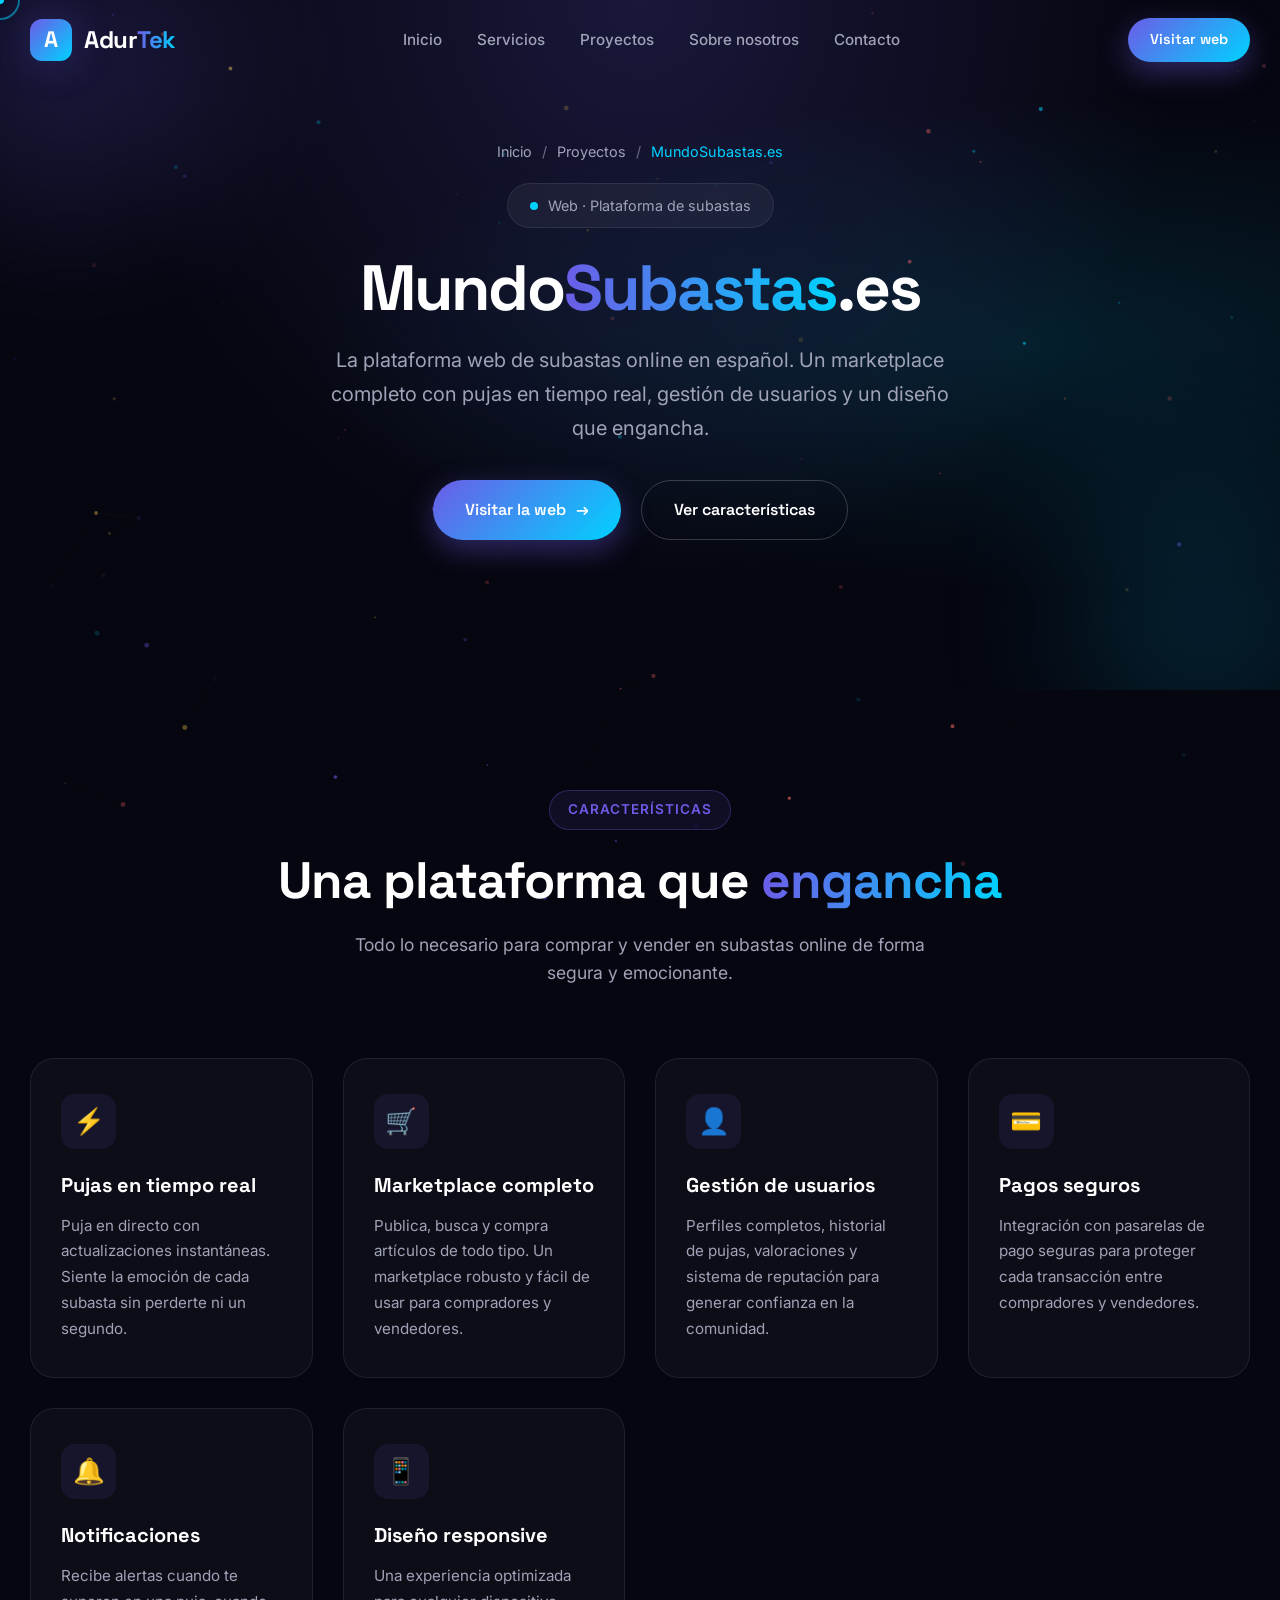
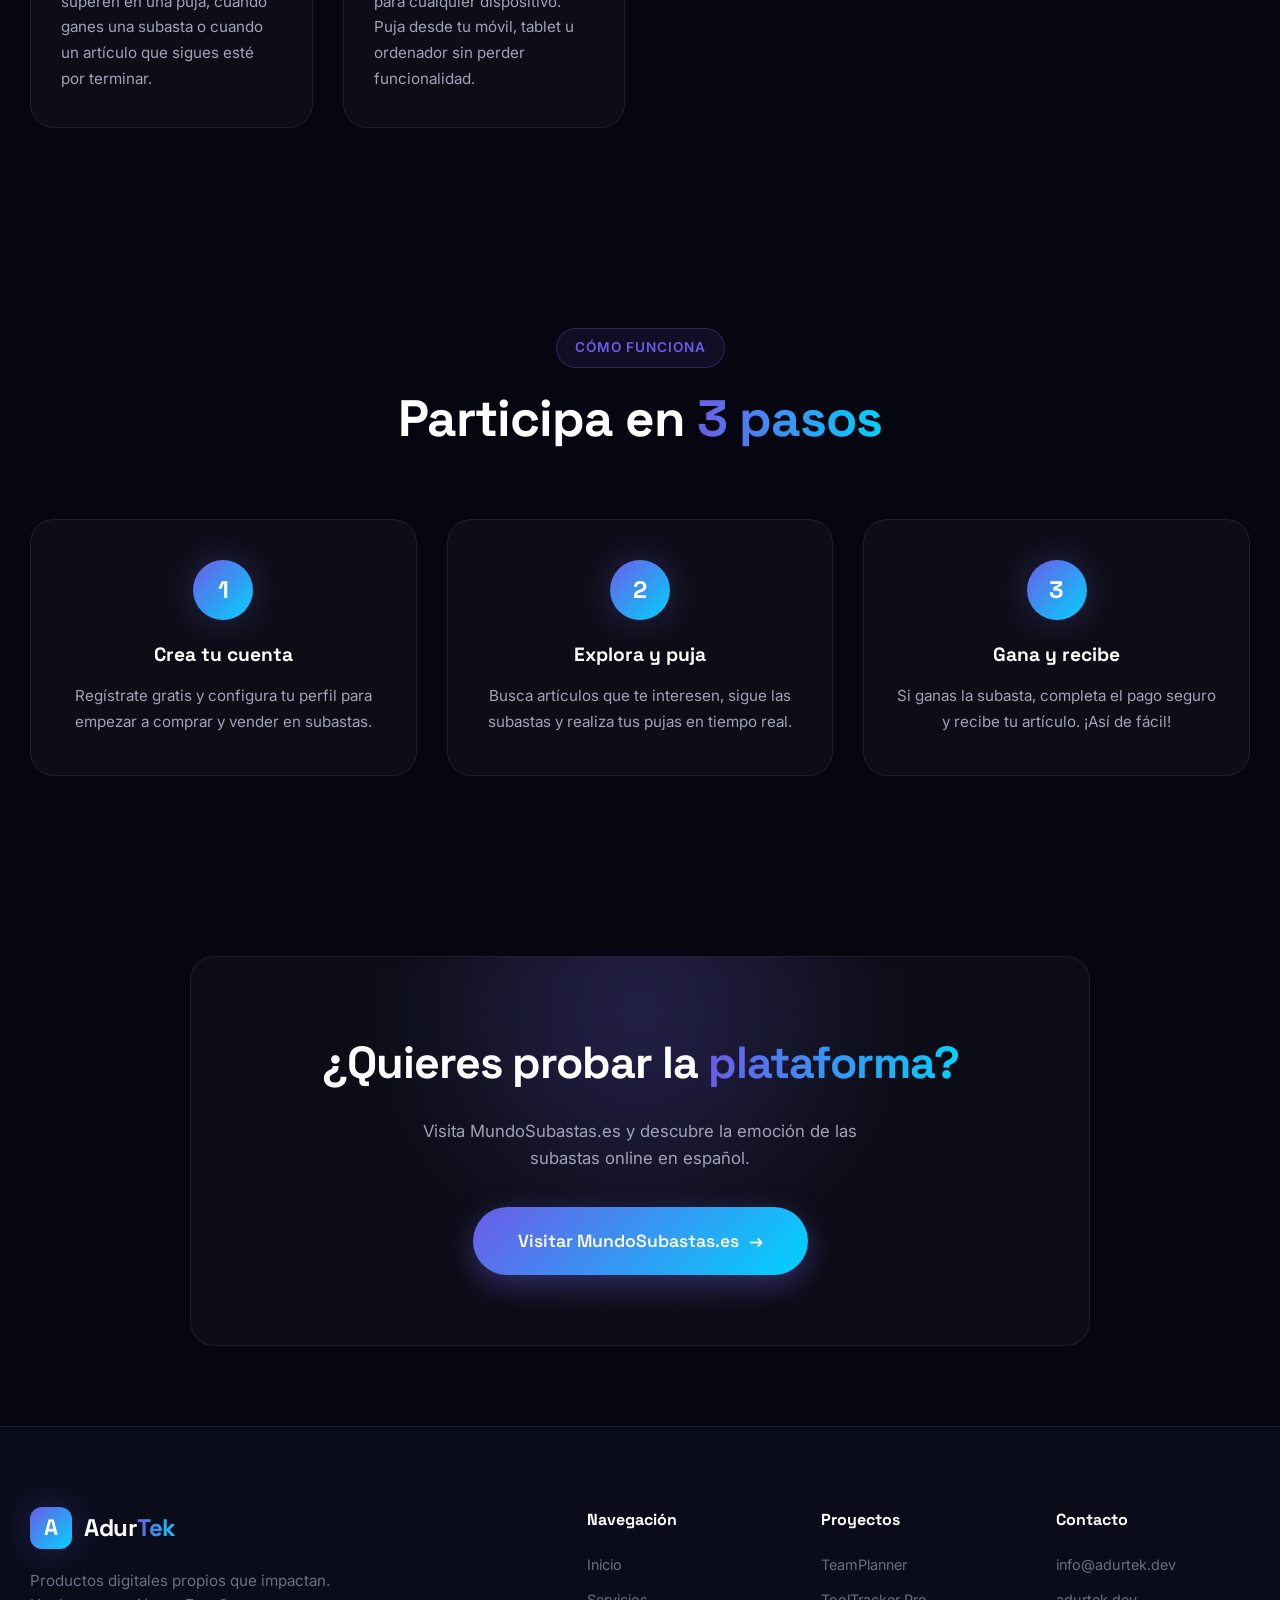
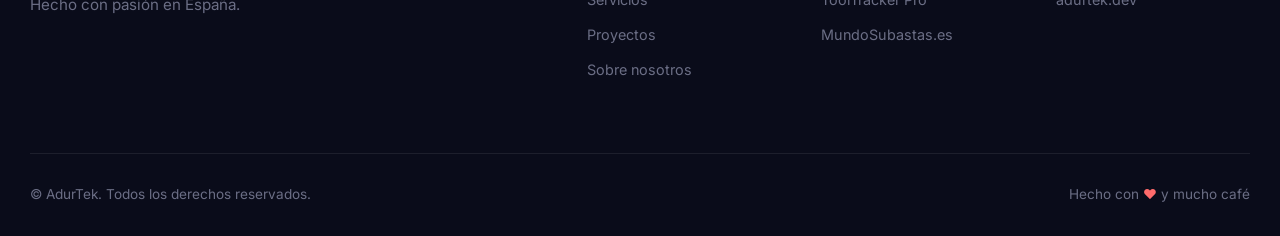
==== commit 4c4261a8: "Reposition AdurTek as product company, remove development service references" ====
--- a/mundosubastas.html
+++ b/mundosubastas.html
@@ -174,7 +174,7 @@
                     <span class="logo-mark">A</span>
                     <span class="logo-text">Adur<span class="logo-accent">Tek</span></span>
                 </a>
-                <p>Desarrollo de apps y webs que impactan. Hecho con pasión en España.</p>
+                <p>Productos digitales propios que impactan. Hecho con pasión en España.</p>
             </div>
             <div class="footer-links">
                 <div class="footer-col">
--- a/css/projects.css
+++ b/css/projects.css
@@ -495,6 +495,206 @@
     position: relative;
 }
 
+/* ---------- Formulario de solicitud de licencias B2B ---------- */
+.licencia-form-section {
+    padding: 100px 30px;
+    position: relative;
+}
+
+.licencia-form-wrap {
+    max-width: 720px;
+    margin: 0 auto;
+    background: rgba(255, 255, 255, 0.03);
+    border: 1px solid rgba(255, 255, 255, 0.08);
+    border-radius: 24px;
+    padding: 45px 40px;
+    backdrop-filter: blur(12px);
+    box-shadow: 0 20px 60px rgba(0, 0, 0, 0.3);
+}
+
+.licencia-form-wrap .section-tag {
+    display: inline-block;
+    margin-bottom: 12px;
+}
+
+.licencia-form-wrap .section-title {
+    font-size: clamp(1.6rem, 3vw, 2.2rem);
+    margin-bottom: 10px;
+}
+
+.licencia-form-wrap .section-subtitle {
+    margin-bottom: 35px;
+}
+
+.licencia-form {
+    display: flex;
+    flex-direction: column;
+    gap: 22px;
+}
+
+.licencia-form .form-group {
+    display: flex;
+    flex-direction: column;
+    gap: 8px;
+}
+
+.licencia-form label {
+    font-size: 0.9rem;
+    font-weight: 600;
+    color: var(--text-primary);
+    letter-spacing: 0.3px;
+}
+
+.licencia-form label .required {
+    color: var(--accent);
+}
+
+.licencia-form select,
+.licencia-form input[type="text"],
+.licencia-form input[type="email"],
+.licencia-form input[type="number"],
+.licencia-form input[type="tel"],
+.licencia-form textarea {
+    width: 100%;
+    padding: 14px 16px;
+    background: rgba(255, 255, 255, 0.05);
+    border: 1px solid rgba(255, 255, 255, 0.12);
+    border-radius: 12px;
+    color: var(--text-primary);
+    font-family: var(--font-body);
+    font-size: 1rem;
+    transition: border-color 0.3s, box-shadow 0.3s, background 0.3s;
+}
+
+.licencia-form select:focus,
+.licencia-form input:focus,
+.licencia-form textarea:focus {
+    outline: none;
+    border-color: var(--accent);
+    box-shadow: 0 0 0 3px rgba(108, 92, 231, 0.15);
+    background: rgba(255, 255, 255, 0.07);
+}
+
+.licencia-form select option {
+    background: #0b0d1a;
+    color: var(--text-primary);
+}
+
+.licencia-form textarea {
+    resize: vertical;
+    min-height: 100px;
+}
+
+/* Fila de plan + número de licencias */
+.licencia-form-row {
+    display: grid;
+    grid-template-columns: 1fr 1fr;
+    gap: 18px;
+}
+
+/* Selector de plan en tarjetas */
+.plan-selector {
+    display: grid;
+    grid-template-columns: repeat(3, 1fr);
+    gap: 12px;
+}
+
+.plan-option {
+    position: relative;
+    cursor: pointer;
+}
+
+.plan-option input {
+    position: absolute;
+    opacity: 0;
+    pointer-events: none;
+}
+
+.plan-option .plan-option-card {
+    display: flex;
+    flex-direction: column;
+    align-items: center;
+    gap: 6px;
+    padding: 18px 12px;
+    background: rgba(255, 255, 255, 0.04);
+    border: 1.5px solid rgba(255, 255, 255, 0.1);
+    border-radius: 14px;
+    text-align: center;
+    transition: border-color 0.3s, background 0.3s, transform 0.2s;
+}
+
+.plan-option .plan-option-card:hover {
+    border-color: rgba(108, 92, 231, 0.5);
+    transform: translateY(-2px);
+}
+
+.plan-option input:checked + .plan-option-card {
+    border-color: var(--accent);
+    background: rgba(108, 92, 231, 0.12);
+    box-shadow: 0 0 20px rgba(108, 92, 231, 0.15);
+}
+
+.plan-option .plan-option-name {
+    font-weight: 700;
+    font-size: 0.95rem;
+    color: var(--text-primary);
+}
+
+.plan-option .plan-option-price {
+    font-size: 0.8rem;
+    color: var(--text-secondary);
+}
+
+/* Resumen de precio */
+.price-summary {
+    display: flex;
+    align-items: center;
+    justify-content: space-between;
+    gap: 20px;
+    padding: 20px 24px;
+    background: linear-gradient(135deg, rgba(108, 92, 231, 0.15), rgba(0, 210, 255, 0.1));
+    border: 1px solid rgba(108, 92, 231, 0.3);
+    border-radius: 14px;
+    flex-wrap: wrap;
+}
+
+.price-summary .price-label {
+    font-size: 0.9rem;
+    color: var(--text-secondary);
+}
+
+.price-summary .price-value {
+    font-family: var(--font-display);
+    font-size: 1.8rem;
+    font-weight: 700;
+    background: linear-gradient(135deg, var(--accent), var(--accent-2));
+    -webkit-background-clip: text;
+    background-clip: text;
+    -webkit-text-fill-color: transparent;
+}
+
+.price-summary .price-note {
+    width: 100%;
+    font-size: 0.8rem;
+    color: var(--text-secondary);
+    margin-top: 4px;
+}
+
+/* Botón de envío */
+.licencia-form .btn-submit {
+    width: 100%;
+    justify-content: center;
+    padding: 16px 24px;
+    font-size: 1.05rem;
+}
+
+.licencia-form .form-hint {
+    font-size: 0.8rem;
+    color: var(--text-secondary);
+    text-align: center;
+    margin-top: -8px;
+}
+
 /* ---------- Responsive ---------- */
 @media (max-width: 768px) {
     .project-page-hero {
@@ -503,7 +703,8 @@
 
     .features-section,
     .licencias-section,
-    .process-section {
+    .process-section,
+    .licencia-form-section {
         padding: 70px 20px;
     }
 
@@ -514,4 +715,21 @@
     .project-cta .cta-container {
         padding: 50px 25px;
     }
-}
+
+    .licencia-form-wrap {
+        padding: 30px 22px;
+    }
+
+    .licencia-form-row {
+        grid-template-columns: 1fr;
+    }
+
+    .plan-selector {
+        grid-template-columns: 1fr;
+    }
+
+    .price-summary {
+        flex-direction: column;
+        align-items: flex-start;
+    }
+}
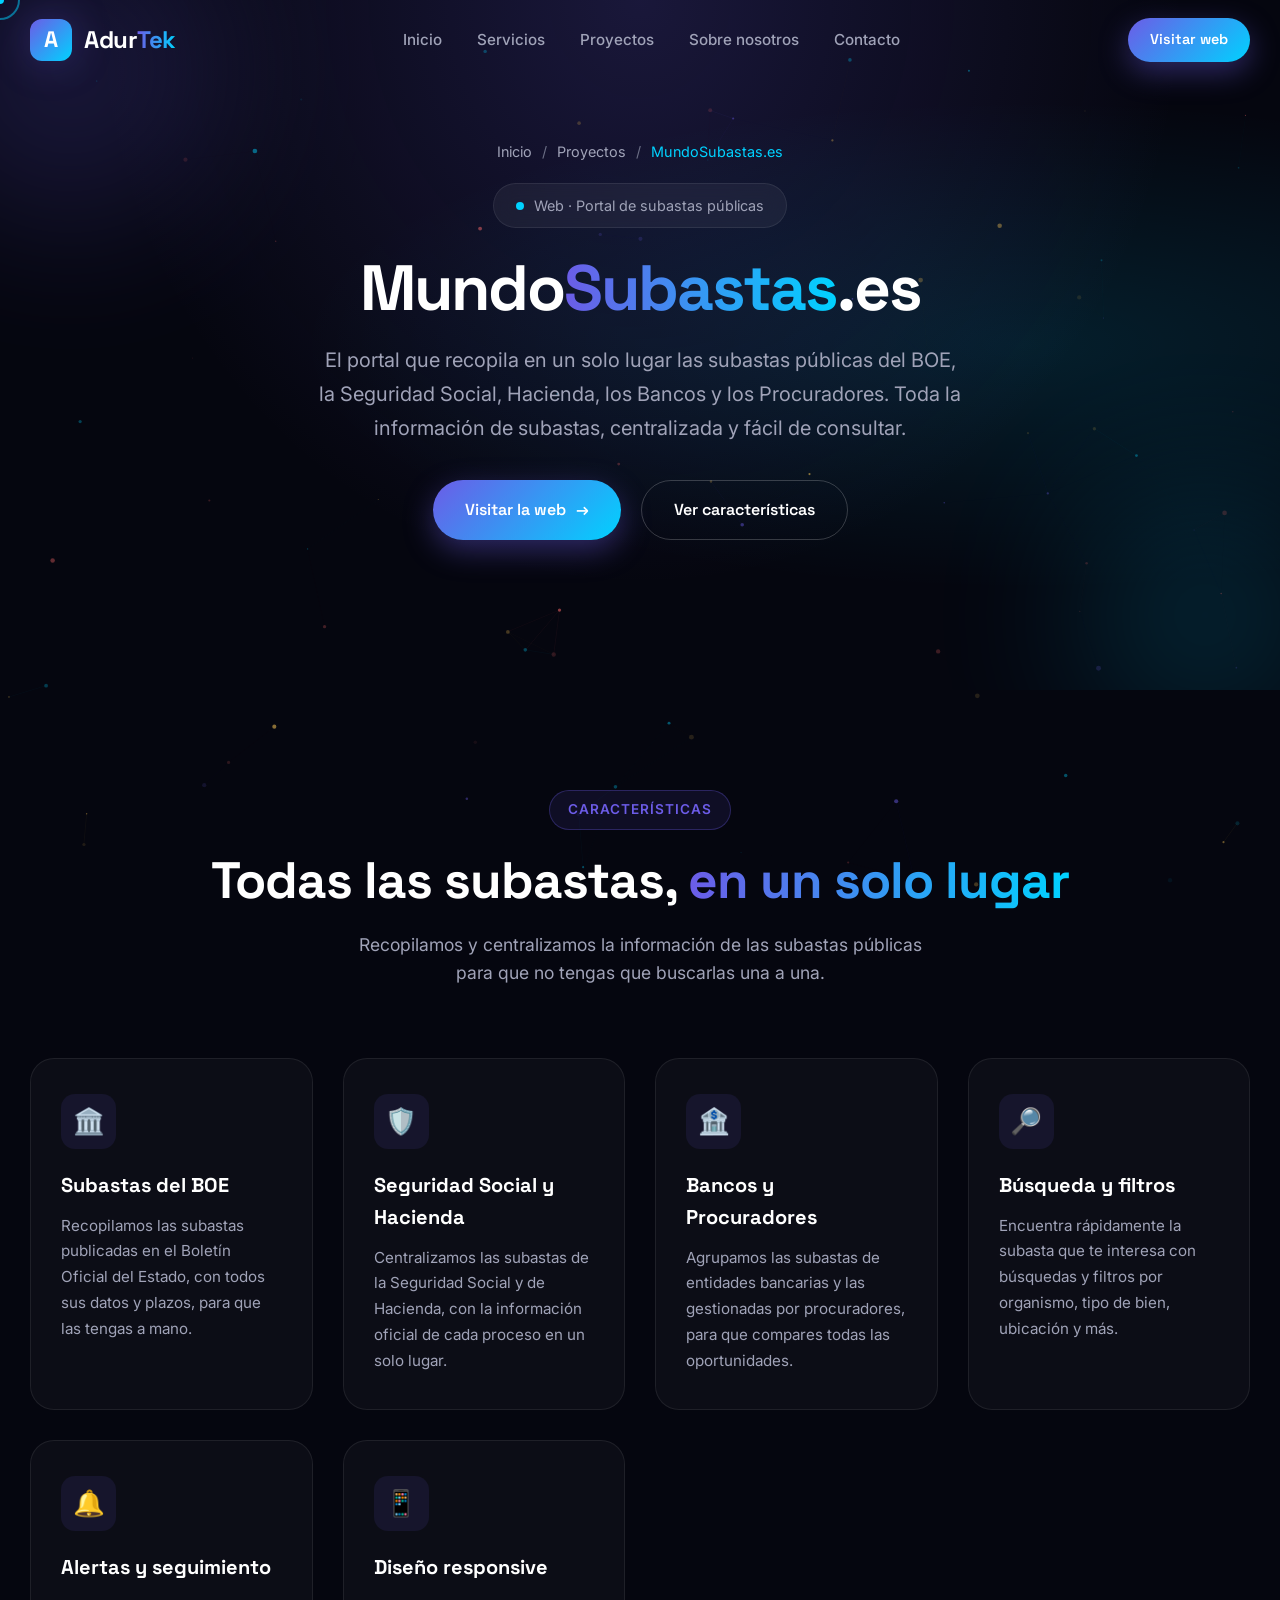
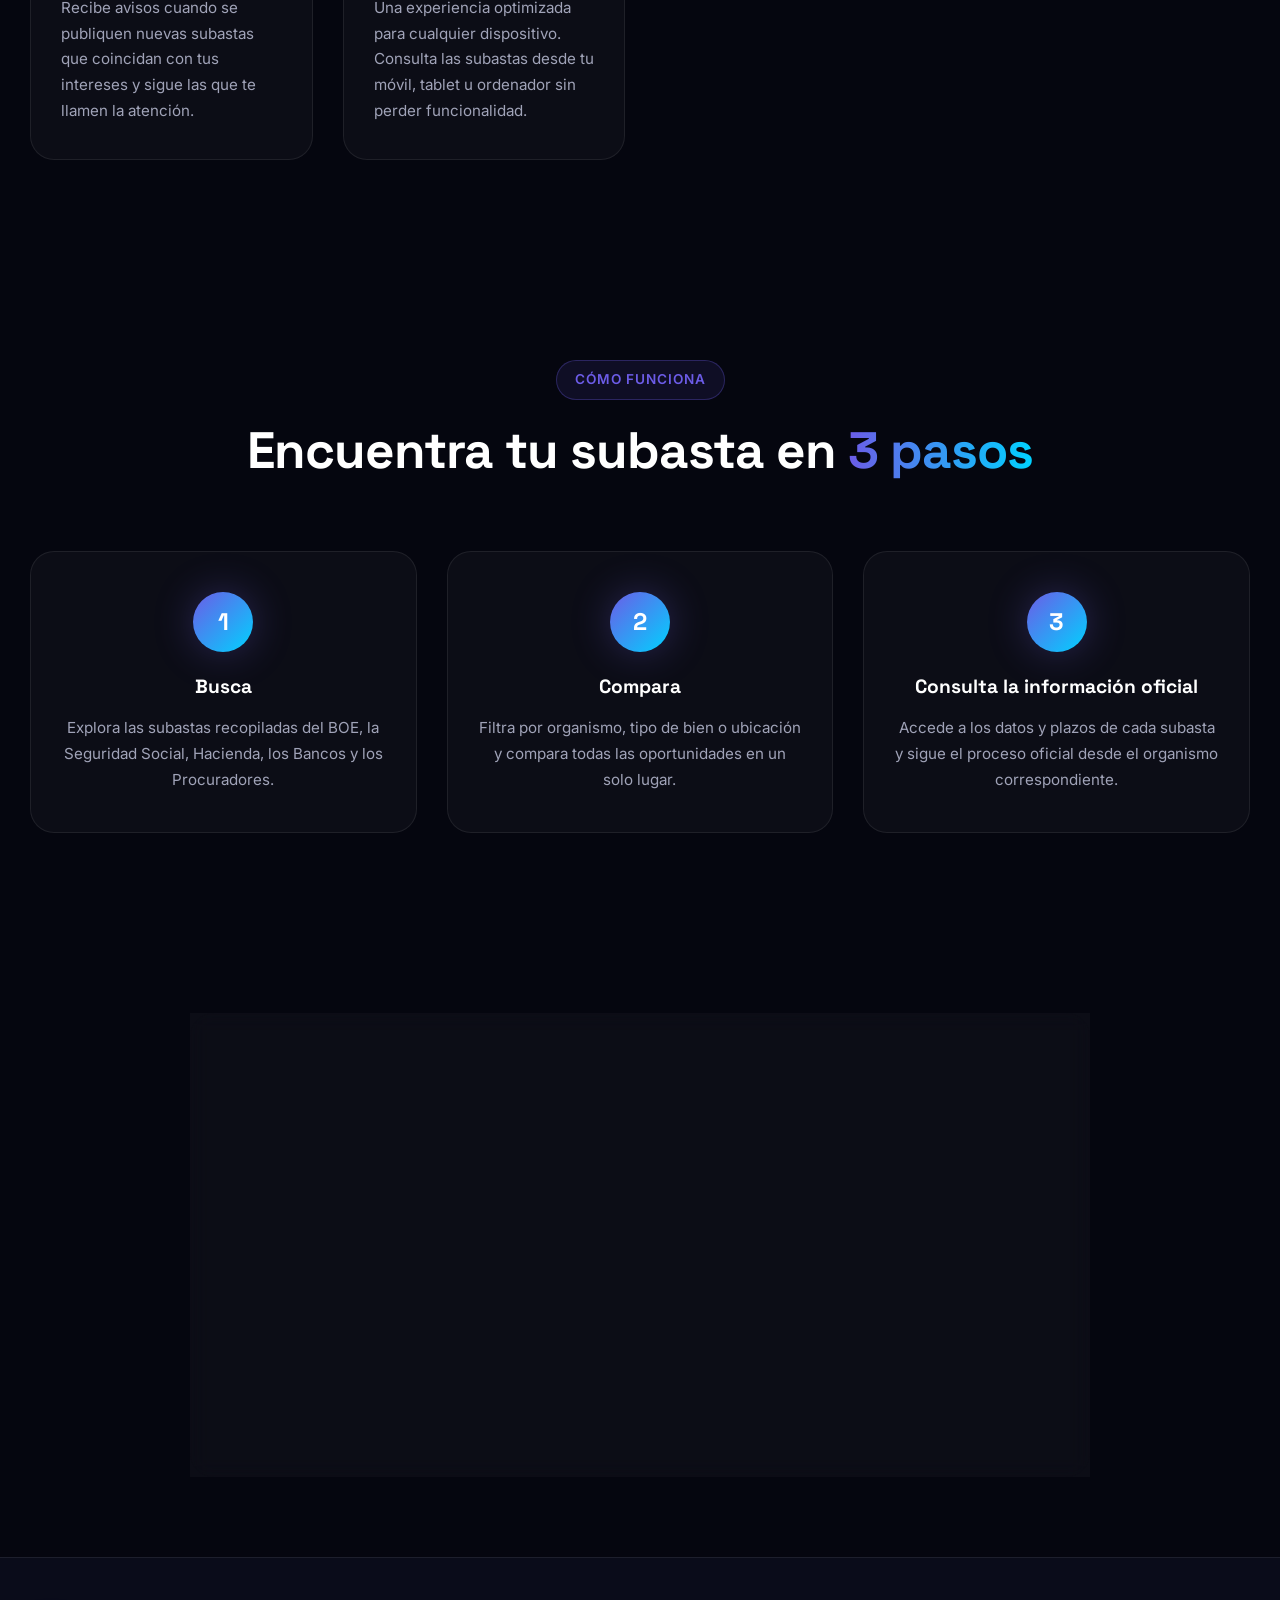
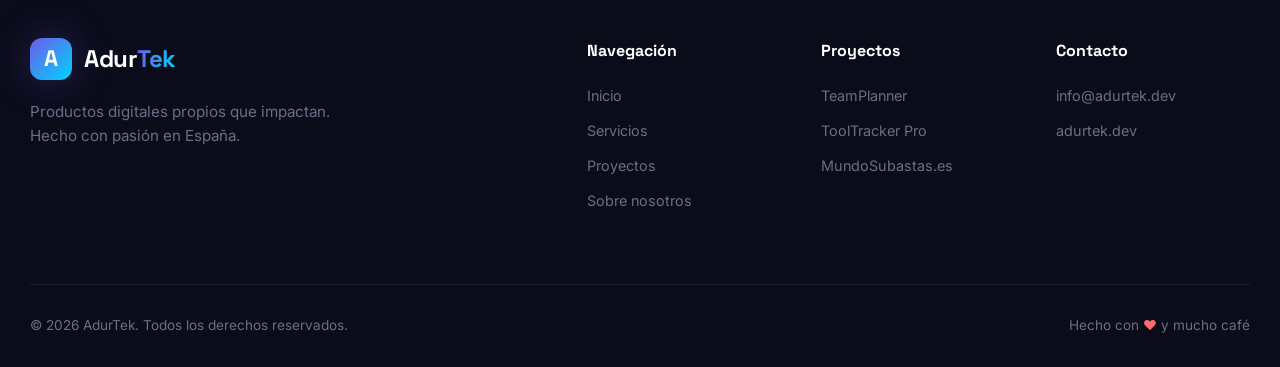
==== commit 30a1c04e: "Corrige descripciones de MundoSubastas y mejora la web" ====
--- a/mundosubastas.html
+++ b/mundosubastas.html
@@ -3,8 +3,8 @@
 <head>
     <meta charset="UTF-8">
     <meta name="viewport" content="width=device-width, initial-scale=1.0">
-    <meta name="description" content="MundoSubastas.es - Plataforma web de subastas online en español. Marketplace completo con pujas en tiempo real, gestión de usuarios y un diseño que engancha.">
-    <meta name="keywords" content="MundoSubastas, subastas online, marketplace, pujas en tiempo real">
+    <meta name="description" content="MundoSubastas.es - Portal que recopila en un solo lugar las subastas públicas del BOE, Seguridad Social, Hacienda, Bancos y Procuradores. Toda la información de subastas centralizada y fácil de consultar.">
+    <meta name="keywords" content="MundoSubastas, subastas BOE, subastas Seguridad Social, subastas Hacienda, subastas bancos, subastas procuradores, portal de subastas">
     <title>MundoSubastas.es | AdurTek</title>
     <link rel="preconnect" href="https://fonts.googleapis.com">
     <link rel="preconnect" href="https://fonts.gstatic.com" crossorigin>
@@ -50,7 +50,7 @@
                 <li><a href="index.html#contacto" class="nav-link">Contacto</a></li>
             </ul>
             <div class="nav-cta">
-                <a href="https://mundosubastas.es" target="_blank" class="btn btn-primary btn-sm">Visitar web</a>
+                <a href="https://www.mundosubastas.es" target="_blank" class="btn btn-primary btn-sm">Visitar web</a>
             </div>
             <button class="hamburger" id="hamburger" aria-label="Menú">
                 <span></span>
@@ -77,14 +77,14 @@
             </nav>
             <div class="hero-badge reveal">
                 <span class="badge-dot"></span>
-                Web · Plataforma de subastas
+                Web · Portal de subastas públicas
             </div>
             <h1 class="hero-title reveal">Mundo<span class="gradient-text">Subastas</span>.es</h1>
             <p class="hero-subtitle reveal">
-                La plataforma web de subastas online en español. Un marketplace completo con pujas en tiempo real, gestión de usuarios y un diseño que engancha.
+                El portal que recopila en un solo lugar las subastas públicas del BOE, la Seguridad Social, Hacienda, los Bancos y los Procuradores. Toda la información de subastas, centralizada y fácil de consultar.
             </p>
             <div class="hero-actions reveal">
-                <a href="https://mundosubastas.es" target="_blank" class="btn btn-primary">Visitar la web <span class="btn-arrow">→</span></a>
+                <a href="https://www.mundosubastas.es" target="_blank" class="btn btn-primary">Visitar la web <span class="btn-arrow">→</span></a>
                 <a href="#caracteristicas" class="btn btn-outline">Ver características</a>
             </div>
         </div>
@@ -94,39 +94,39 @@
     <section class="features-section" id="caracteristicas">
         <div class="section-header reveal">
             <span class="section-tag">Características</span>
-            <h2 class="section-title">Una plataforma que <span class="gradient-text">engancha</span></h2>
-            <p class="section-subtitle">Todo lo necesario para comprar y vender en subastas online de forma segura y emocionante.</p>
+            <h2 class="section-title">Todas las subastas, <span class="gradient-text">en un solo lugar</span></h2>
+            <p class="section-subtitle">Recopilamos y centralizamos la información de las subastas públicas para que no tengas que buscarlas una a una.</p>
         </div>
         <div class="features-grid">
             <div class="feature-card reveal">
-                <div class="feature-icon">⚡</div>
-                <h3>Pujas en tiempo real</h3>
-                <p>Puja en directo con actualizaciones instantáneas. Siente la emoción de cada subasta sin perderte ni un segundo.</p>
-            </div>
-            <div class="feature-card reveal">
-                <div class="feature-icon">🛒</div>
-                <h3>Marketplace completo</h3>
-                <p>Publica, busca y compra artículos de todo tipo. Un marketplace robusto y fácil de usar para compradores y vendedores.</p>
-            </div>
-            <div class="feature-card reveal">
-                <div class="feature-icon">👤</div>
-                <h3>Gestión de usuarios</h3>
-                <p>Perfiles completos, historial de pujas, valoraciones y sistema de reputación para generar confianza en la comunidad.</p>
-            </div>
-            <div class="feature-card reveal">
-                <div class="feature-icon">💳</div>
-                <h3>Pagos seguros</h3>
-                <p>Integración con pasarelas de pago seguras para proteger cada transacción entre compradores y vendedores.</p>
+                <div class="feature-icon">🏛️</div>
+                <h3>Subastas del BOE</h3>
+                <p>Recopilamos las subastas publicadas en el Boletín Oficial del Estado, con todos sus datos y plazos, para que las tengas a mano.</p>
+            </div>
+            <div class="feature-card reveal">
+                <div class="feature-icon">🛡️</div>
+                <h3>Seguridad Social y Hacienda</h3>
+                <p>Centralizamos las subastas de la Seguridad Social y de Hacienda, con la información oficial de cada proceso en un solo lugar.</p>
+            </div>
+            <div class="feature-card reveal">
+                <div class="feature-icon">🏦</div>
+                <h3>Bancos y Procuradores</h3>
+                <p>Agrupamos las subastas de entidades bancarias y las gestionadas por procuradores, para que compares todas las oportunidades.</p>
+            </div>
+            <div class="feature-card reveal">
+                <div class="feature-icon">🔎</div>
+                <h3>Búsqueda y filtros</h3>
+                <p>Encuentra rápidamente la subasta que te interesa con búsquedas y filtros por organismo, tipo de bien, ubicación y más.</p>
             </div>
             <div class="feature-card reveal">
                 <div class="feature-icon">🔔</div>
-                <h3>Notificaciones</h3>
-                <p>Recibe alertas cuando te superen en una puja, cuando ganes una subasta o cuando un artículo que sigues esté por terminar.</p>
+                <h3>Alertas y seguimiento</h3>
+                <p>Recibe avisos cuando se publiquen nuevas subastas que coincidan con tus intereses y sigue las que te llamen la atención.</p>
             </div>
             <div class="feature-card reveal">
                 <div class="feature-icon">📱</div>
                 <h3>Diseño responsive</h3>
-                <p>Una experiencia optimizada para cualquier dispositivo. Puja desde tu móvil, tablet u ordenador sin perder funcionalidad.</p>
+                <p>Una experiencia optimizada para cualquier dispositivo. Consulta las subastas desde tu móvil, tablet u ordenador sin perder funcionalidad.</p>
             </div>
         </div>
     </section>
@@ -135,23 +135,23 @@
     <section class="process-section">
         <div class="section-header reveal">
             <span class="section-tag">Cómo funciona</span>
-            <h2 class="section-title">Participa en <span class="gradient-text">3 pasos</span></h2>
+            <h2 class="section-title">Encuentra tu subasta en <span class="gradient-text">3 pasos</span></h2>
         </div>
         <div class="process-grid">
             <div class="process-step reveal">
                 <span class="step-number">1</span>
-                <h3>Crea tu cuenta</h3>
-                <p>Regístrate gratis y configura tu perfil para empezar a comprar y vender en subastas.</p>
+                <h3>Busca</h3>
+                <p>Explora las subastas recopiladas del BOE, la Seguridad Social, Hacienda, los Bancos y los Procuradores.</p>
             </div>
             <div class="process-step reveal">
                 <span class="step-number">2</span>
-                <h3>Explora y puja</h3>
-                <p>Busca artículos que te interesen, sigue las subastas y realiza tus pujas en tiempo real.</p>
+                <h3>Compara</h3>
+                <p>Filtra por organismo, tipo de bien o ubicación y compara todas las oportunidades en un solo lugar.</p>
             </div>
             <div class="process-step reveal">
                 <span class="step-number">3</span>
-                <h3>Gana y recibe</h3>
-                <p>Si ganas la subasta, completa el pago seguro y recibe tu artículo. ¡Así de fácil!</p>
+                <h3>Consulta la información oficial</h3>
+                <p>Accede a los datos y plazos de cada subasta y sigue el proceso oficial desde el organismo correspondiente.</p>
             </div>
         </div>
     </section>
@@ -160,9 +160,14 @@
     <section class="project-cta" id="contacto">
         <div class="cta-container reveal">
             <div class="cta-glow"></div>
-            <h2 class="cta-title">¿Quieres probar la <span class="gradient-text">plataforma?</span></h2>
-            <p class="cta-subtitle">Visita MundoSubastas.es y descubre la emoción de las subastas online en español.</p>
-            <a href="https://mundosubastas.es" target="_blank" class="btn btn-primary btn-lg">Visitar MundoSubastas.es <span class="btn-arrow">→</span></a>
+            <h2 class="cta-title">¿Quieres consultar las <span class="gradient-text">subastas?</span></h2>
+            <p class="cta-subtitle">Visita MundoSubastas.es y encuentra todas las subastas públicas recopiladas en un solo lugar.</p>
+            <a href="https://www.mundosubastas.es" target="_blank" class="btn btn-primary btn-lg">Visitar MundoSubastas.es <span class="btn-arrow">→</span></a>
+            <div class="cta-socials">
+                <a href="https://www.linkedin.com/in/mundosubastas-es/" target="_blank" rel="noopener" class="social-btn" aria-label="LinkedIn de MundoSubastas">
+                    <svg viewBox="0 0 24 24" fill="currentColor"><path d="M20.447 20.452h-3.554v-5.569c0-1.328-.027-3.037-1.852-3.037-1.853 0-2.136 1.445-2.136 2.939v5.667H9.351V9h3.414v1.561h.046c.477-.9 1.637-1.85 3.37-1.85 3.601 0 4.267 2.37 4.267 5.455v6.286zM5.337 7.433a2.062 2.062 0 01-2.063-2.065 2.064 2.064 0 112.063 2.065zm1.782 13.019H3.555V9h3.564v11.452zM22.225 0H1.771C.792 0 0 .774 0 1.729v20.542C0 23.227.792 24 1.771 24h20.451C23.2 24 24 23.227 24 22.271V1.729C24 .774 23.2 0 22.222 0h.003z"/></svg>
+                </a>
+            </div>
         </div>
     </section>
 
--- a/css/projects.css
+++ b/css/projects.css
@@ -492,6 +492,14 @@
     font-size: 1.05rem;
     max-width: 500px;
     margin: 0 auto 35px;
+    position: relative;
+}
+
+.project-cta .cta-socials {
+    display: flex;
+    justify-content: center;
+    gap: 15px;
+    margin-top: 25px;
     position: relative;
 }
 
